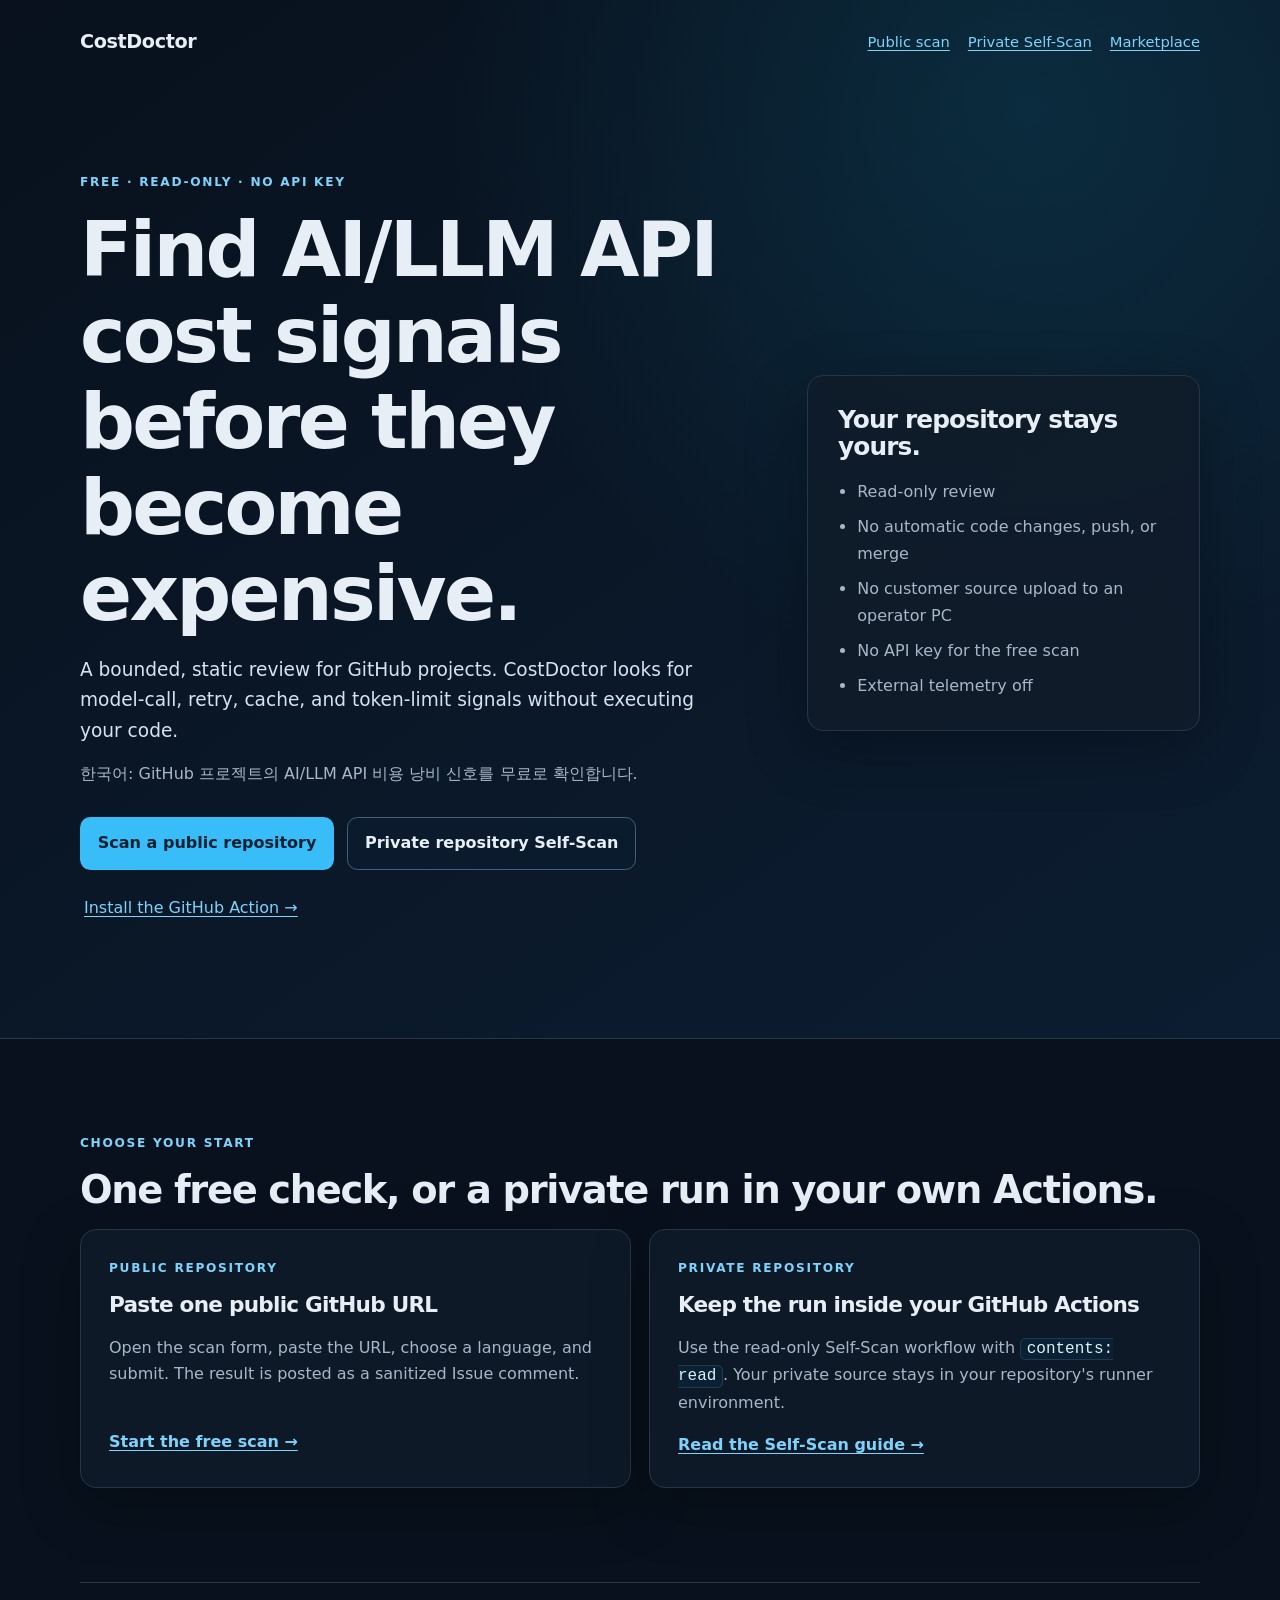
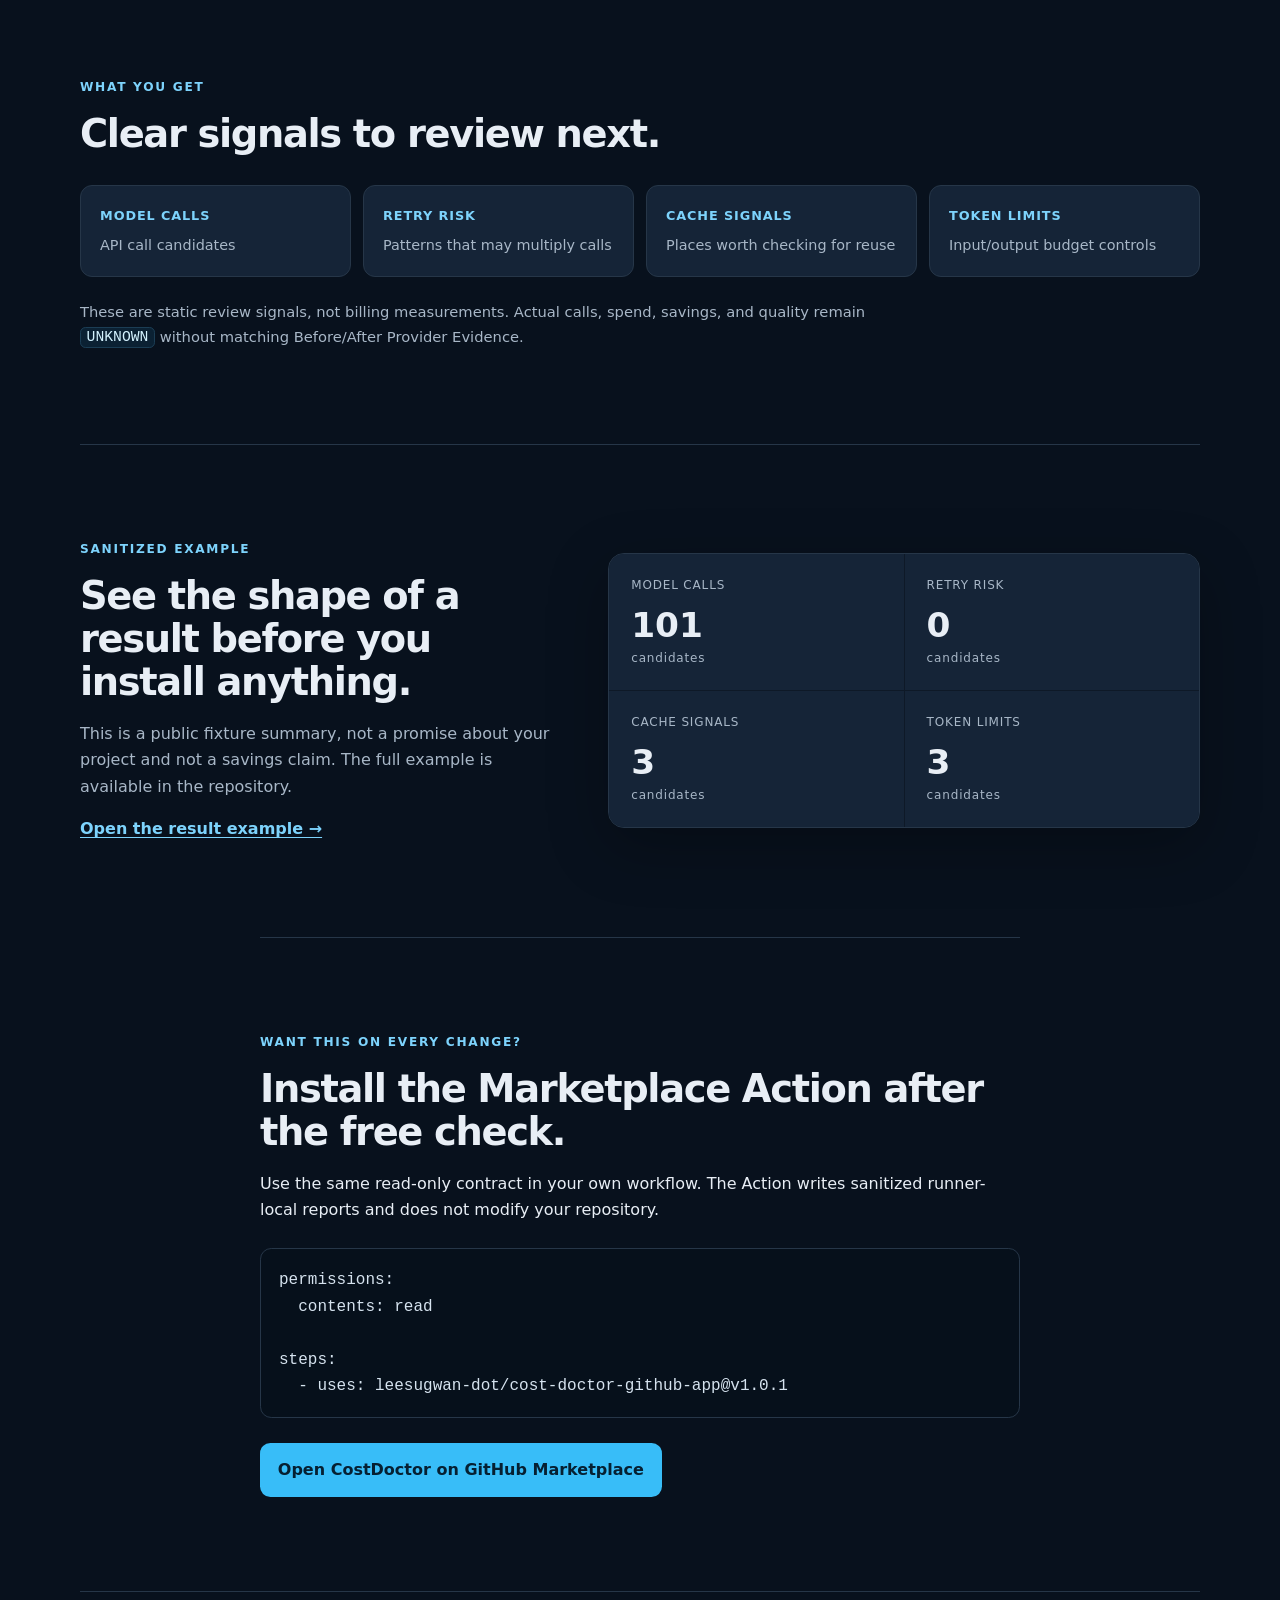
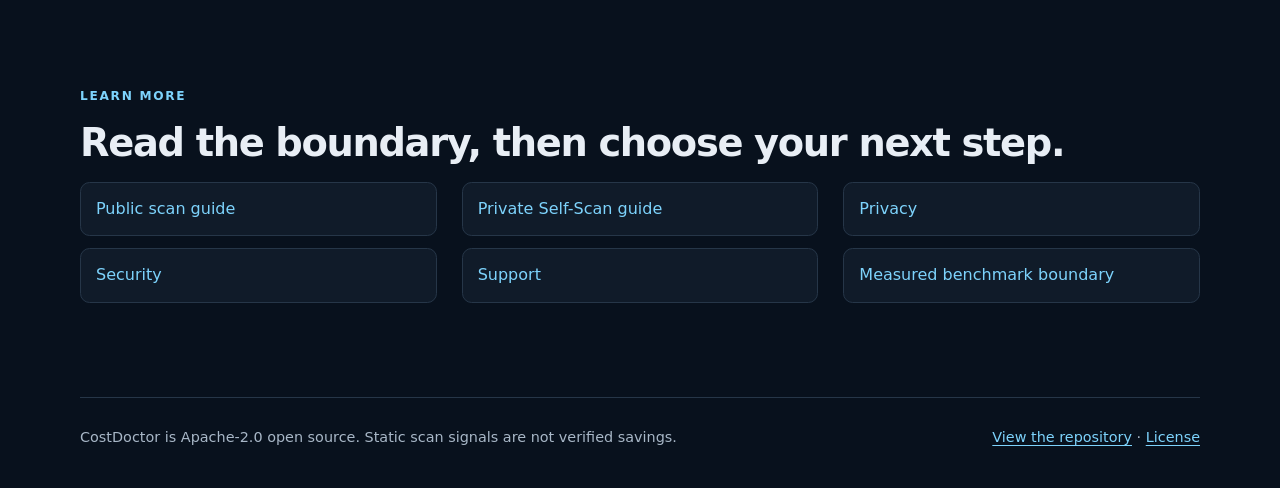
==== docs/index.html @ 23237b90 "Improve CostDoctor discovery and first-use UX" ====
<!doctype html>
<html lang="en">
<head>
  <meta charset="utf-8">
  <meta name="viewport" content="width=device-width, initial-scale=1">
  <meta name="description" content="CostDoctor is a free, read-only GitHub review for AI and LLM API cost-risk signals.">
  <title>CostDoctor — Free AI/LLM API cost review</title>
  <link rel="stylesheet" href="styles.css">
</head>
<body>
  <header class="hero">
    <nav class="nav" aria-label="Primary">
      <a class="brand" href="index.html">CostDoctor</a>
      <div class="nav-links">
        <a href="PUBLIC_SCAN.md">Public scan</a>
        <a href="PRIVATE_REPO_SELF_SCAN.md">Private Self-Scan</a>
        <a href="https://github.com/marketplace/actions/costdoctor-repository-review">Marketplace</a>
      </div>
    </nav>
    <div class="hero-grid">
      <div>
        <p class="eyebrow">FREE · READ-ONLY · NO API KEY</p>
        <h1>Find AI/LLM API cost signals before they become expensive.</h1>
        <p class="lede">A bounded, static review for GitHub projects. CostDoctor looks for model-call, retry, cache, and token-limit signals without executing your code.</p>
        <p class="lede-ko">한국어: GitHub 프로젝트의 AI/LLM API 비용 낭비 신호를 무료로 확인합니다.</p>
        <div class="actions" aria-label="Get started">
          <a class="button primary" href="https://github.com/leesugwan-dot/cost-doctor-github-app/issues/new?template=public-scan.yml">Scan a public repository</a>
          <a class="button secondary" href="PRIVATE_REPO_SELF_SCAN.md">Private repository Self-Scan</a>
          <a class="text-link" href="https://github.com/marketplace/actions/costdoctor-repository-review">Install the GitHub Action →</a>
        </div>
      </div>
      <aside class="trust-card" aria-label="Safety boundaries">
        <h2>Your repository stays yours.</h2>
        <ul>
          <li>Read-only review</li>
          <li>No automatic code changes, push, or merge</li>
          <li>No customer source upload to an operator PC</li>
          <li>No API key for the free scan</li>
          <li>External telemetry off</li>
        </ul>
      </aside>
    </div>
  </header>

  <main>
    <section class="section" aria-labelledby="choose-path">
      <p class="eyebrow">CHOOSE YOUR START</p>
      <h2 id="choose-path">One free check, or a private run in your own Actions.</h2>
      <div class="path-grid">
        <article class="path-card">
          <p class="card-kicker">PUBLIC REPOSITORY</p>
          <h3>Paste one public GitHub URL</h3>
          <p>Open the scan form, paste the URL, choose a language, and submit. The result is posted as a sanitized Issue comment.</p>
          <a class="arrow-link" href="https://github.com/leesugwan-dot/cost-doctor-github-app/issues/new?template=public-scan.yml">Start the free scan →</a>
        </article>
        <article class="path-card">
          <p class="card-kicker">PRIVATE REPOSITORY</p>
          <h3>Keep the run inside your GitHub Actions</h3>
          <p>Use the read-only Self-Scan workflow with <code>contents: read</code>. Your private source stays in your repository's runner environment.</p>
          <a class="arrow-link" href="PRIVATE_REPO_SELF_SCAN.md">Read the Self-Scan guide →</a>
        </article>
      </div>
    </section>

    <section class="section" aria-labelledby="checks">
      <p class="eyebrow">WHAT YOU GET</p>
      <h2 id="checks">Clear signals to review next.</h2>
      <div class="signal-grid">
        <div class="signal"><strong>MODEL CALLS</strong><span>API call candidates</span></div>
        <div class="signal"><strong>RETRY RISK</strong><span>Patterns that may multiply calls</span></div>
        <div class="signal"><strong>CACHE SIGNALS</strong><span>Places worth checking for reuse</span></div>
        <div class="signal"><strong>TOKEN LIMITS</strong><span>Input/output budget controls</span></div>
      </div>
      <p class="note">These are static review signals, not billing measurements. Actual calls, spend, savings, and quality remain <code>UNKNOWN</code> without matching Before/After Provider Evidence.</p>
    </section>

    <section class="section example" aria-labelledby="example">
      <div>
        <p class="eyebrow">SANITIZED EXAMPLE</p>
        <h2 id="example">See the shape of a result before you install anything.</h2>
        <p>This is a public fixture summary, not a promise about your project and not a savings claim. The full example is available in the repository.</p>
        <a class="arrow-link" href="../costdoctor-entry/examples/report.md">Open the result example →</a>
      </div>
      <div class="result-card" role="img" aria-label="Sanitized result example showing four static signal counts">
        <div><span>MODEL CALLS</span><b>101</b><small>candidates</small></div>
        <div><span>RETRY RISK</span><b>0</b><small>candidates</small></div>
        <div><span>CACHE SIGNALS</span><b>3</b><small>candidates</small></div>
        <div><span>TOKEN LIMITS</span><b>3</b><small>candidates</small></div>
      </div>
    </section>

    <section class="section compact" aria-labelledby="repeat">
      <p class="eyebrow">WANT THIS ON EVERY CHANGE?</p>
      <h2 id="repeat">Install the Marketplace Action after the free check.</h2>
      <p>Use the same read-only contract in your own workflow. The Action writes sanitized runner-local reports and does not modify your repository.</p>
      <pre><code>permissions:
  contents: read

steps:
  - uses: leesugwan-dot/cost-doctor-github-app@v1.0.1</code></pre>
      <a class="button primary" href="https://github.com/marketplace/actions/costdoctor-repository-review">Open CostDoctor on GitHub Marketplace</a>
    </section>

    <section class="section footer-links" aria-labelledby="learn">
      <p class="eyebrow">LEARN MORE</p>
      <h2 id="learn">Read the boundary, then choose your next step.</h2>
      <div class="link-grid">
        <a href="PUBLIC_SCAN.md">Public scan guide</a>
        <a href="PRIVATE_REPO_SELF_SCAN.md">Private Self-Scan guide</a>
        <a href="../PRIVACY.md">Privacy</a>
        <a href="../SECURITY.md">Security</a>
        <a href="../SUPPORT.md">Support</a>
        <a href="../universal/README.md">Measured benchmark boundary</a>
      </div>
    </section>
  </main>

  <footer class="footer">
    <p>CostDoctor is Apache-2.0 open source. Static scan signals are not verified savings.</p>
    <p><a href="https://github.com/leesugwan-dot/cost-doctor-github-app">View the repository</a> · <a href="../LICENSE">License</a></p>
  </footer>
</body>
</html>
---- docs/styles.css ----
:root {
  color-scheme: dark;
  --ink: #e8eef5;
  --muted: #a8b7c7;
  --line: #263648;
  --panel: #101b29;
  --panel-soft: #152437;
  --accent: #7dd3fc;
  --accent-strong: #38bdf8;
  --shadow: 0 18px 60px rgba(0, 0, 0, .28);
}

* { box-sizing: border-box; }
html { scroll-behavior: smooth; }
body { margin: 0; background: #08111d; color: var(--ink); font: 16px/1.65 system-ui, -apple-system, BlinkMacSystemFont, "Segoe UI", sans-serif; }
a { color: var(--accent); text-underline-offset: 3px; }
a:hover { color: #bae6fd; }
code { color: #d5f3ff; background: #0b2133; border: 1px solid #1b3d54; border-radius: .35rem; padding: .08rem .35rem; }
.hero { background: radial-gradient(circle at 80% 10%, rgba(14, 116, 144, .23), transparent 42%), linear-gradient(145deg, #08111d 0%, #0c1d31 100%); border-bottom: 1px solid var(--line); }
.nav, .hero-grid, .section, .footer { width: min(1120px, calc(100% - 40px)); margin: 0 auto; }
.nav { display: flex; align-items: center; justify-content: space-between; gap: 24px; padding: 26px 0; }
.brand { color: var(--ink); font-size: 1.2rem; font-weight: 750; text-decoration: none; letter-spacing: -.02em; }
.nav-links { display: flex; flex-wrap: wrap; gap: 18px; font-size: .92rem; }
.hero-grid { display: grid; grid-template-columns: 1.25fr .75fr; gap: 72px; padding: 88px 0 104px; align-items: center; }
.eyebrow, .card-kicker { color: var(--accent); font-size: .76rem; font-weight: 750; letter-spacing: .14em; margin: 0 0 15px; }
h1, h2, h3 { line-height: 1.12; letter-spacing: -.035em; margin: 0 0 18px; }
h1 { font-size: clamp(2.55rem, 6vw, 5.15rem); max-width: 790px; }
h2 { font-size: clamp(1.75rem, 3vw, 2.6rem); }
h3 { font-size: 1.35rem; }
.lede { color: #d6e3ef; font-size: 1.16rem; max-width: 690px; margin: 0 0 14px; }
.lede-ko { color: var(--muted); max-width: 690px; margin: 0; }
.actions { display: flex; flex-wrap: wrap; align-items: center; gap: 13px; margin-top: 30px; }
.button { border: 1px solid transparent; border-radius: .65rem; display: inline-block; font-weight: 720; padding: .78rem 1.05rem; text-decoration: none; }
.button.primary { background: var(--accent-strong); color: #062032; }
.button.primary:hover { background: #7dd3fc; color: #041a2a; }
.button.secondary { border-color: #44617b; color: var(--ink); background: rgba(13, 31, 50, .5); }
.text-link { padding: .75rem .25rem; }
.trust-card, .path-card, .result-card { background: rgba(16, 27, 41, .86); border: 1px solid var(--line); border-radius: 1rem; box-shadow: var(--shadow); }
.trust-card { padding: 30px; }
.trust-card h2 { font-size: 1.55rem; }
.trust-card ul { margin: 0; padding-left: 1.2rem; color: var(--muted); }
.trust-card li + li { margin-top: 9px; }
.section { padding: 94px 0; }
.section + .section { border-top: 1px solid var(--line); }
.path-grid { display: grid; grid-template-columns: repeat(2, 1fr); gap: 18px; }
.path-card { padding: 28px; }
.path-card p:not(.card-kicker) { color: var(--muted); min-height: 78px; }
.arrow-link { font-weight: 700; }
.signal-grid { display: grid; grid-template-columns: repeat(4, 1fr); gap: 12px; margin-top: 30px; }
.signal { background: var(--panel-soft); border: 1px solid var(--line); border-radius: .75rem; padding: 19px; }
.signal strong, .signal span { display: block; }
.signal strong { font-size: .8rem; color: var(--accent); letter-spacing: .07em; }
.signal span { color: var(--muted); font-size: .9rem; margin-top: 8px; }
.note { color: var(--muted); font-size: .92rem; margin: 23px 0 0; max-width: 840px; }
.example { display: grid; grid-template-columns: .9fr 1.1fr; align-items: center; gap: 44px; }
.example p:not(.eyebrow) { color: var(--muted); }
.result-card { display: grid; grid-template-columns: repeat(2, 1fr); gap: 1px; overflow: hidden; }
.result-card > div { background: var(--panel-soft); min-height: 130px; padding: 22px; }
.result-card span, .result-card small { color: var(--muted); display: block; font-size: .75rem; letter-spacing: .07em; }
.result-card b { display: block; font-size: 2.15rem; line-height: 1; margin: 12px 0 6px; }
.compact { max-width: 760px; }
pre { background: #06101b; border: 1px solid var(--line); border-radius: .7rem; overflow-x: auto; padding: 18px; margin: 25px 0; }
pre code { background: none; border: 0; padding: 0; color: #d6e3ef; }
.link-grid { display: grid; grid-template-columns: repeat(3, 1fr); gap: 12px 25px; }
.link-grid a { background: var(--panel); border: 1px solid var(--line); border-radius: .6rem; padding: 13px 15px; text-decoration: none; }
.footer { border-top: 1px solid var(--line); color: var(--muted); display: flex; flex-wrap: wrap; justify-content: space-between; gap: 15px; padding: 28px 0 42px; font-size: .9rem; }
.footer p { margin: 0; }
@media (max-width: 780px) {
  .nav, .hero-grid, .section, .footer { width: min(100% - 28px, 640px); }
  .nav { align-items: flex-start; flex-direction: column; padding: 20px 0; }
  .hero-grid, .example { grid-template-columns: 1fr; gap: 36px; padding: 64px 0 74px; }
  .section { padding: 68px 0; }
  .path-grid, .signal-grid { grid-template-columns: 1fr; }
  .path-card p:not(.card-kicker) { min-height: 0; }
  .link-grid { grid-template-columns: 1fr 1fr; }
}
@media (max-width: 440px) {
  .nav-links { gap: 10px 14px; }
  h1 { font-size: 2.65rem; }
  .actions, .button { width: 100%; }
  .text-link { text-align: center; }
  .link-grid { grid-template-columns: 1fr; }
}
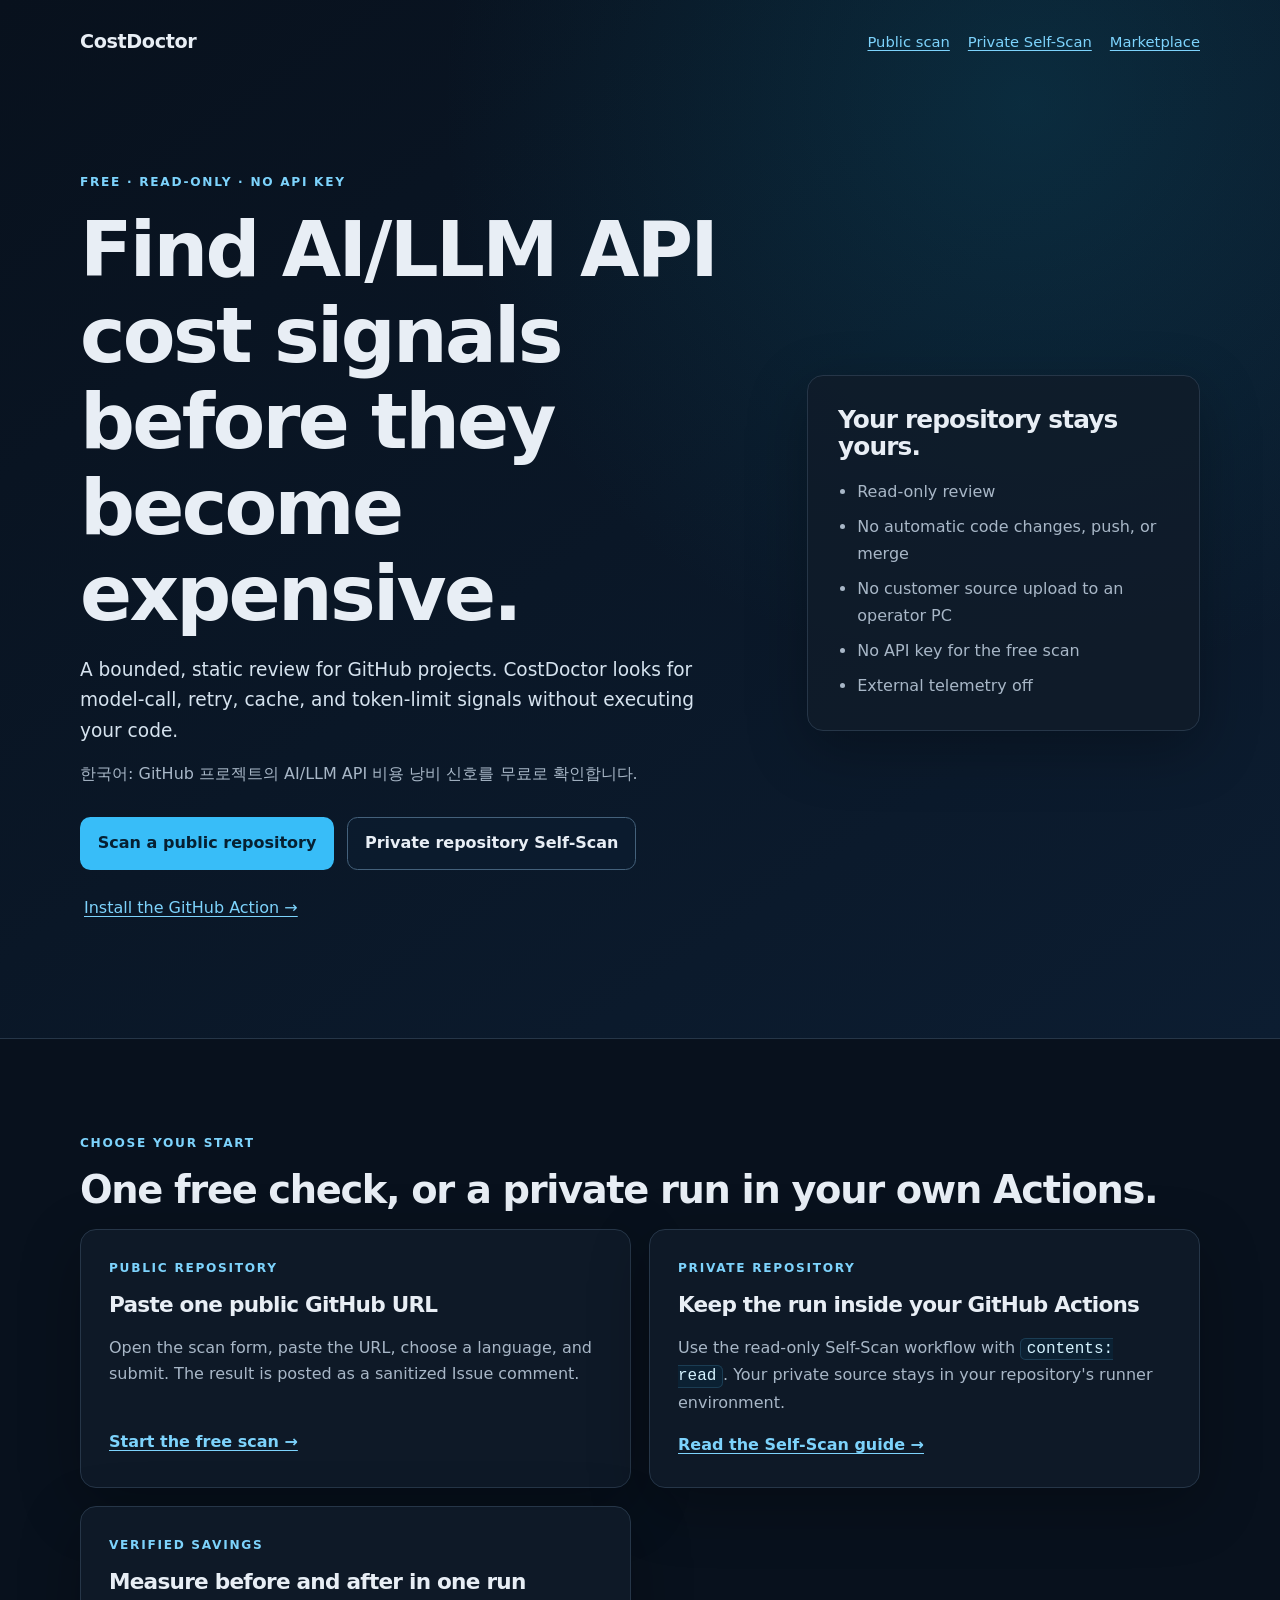
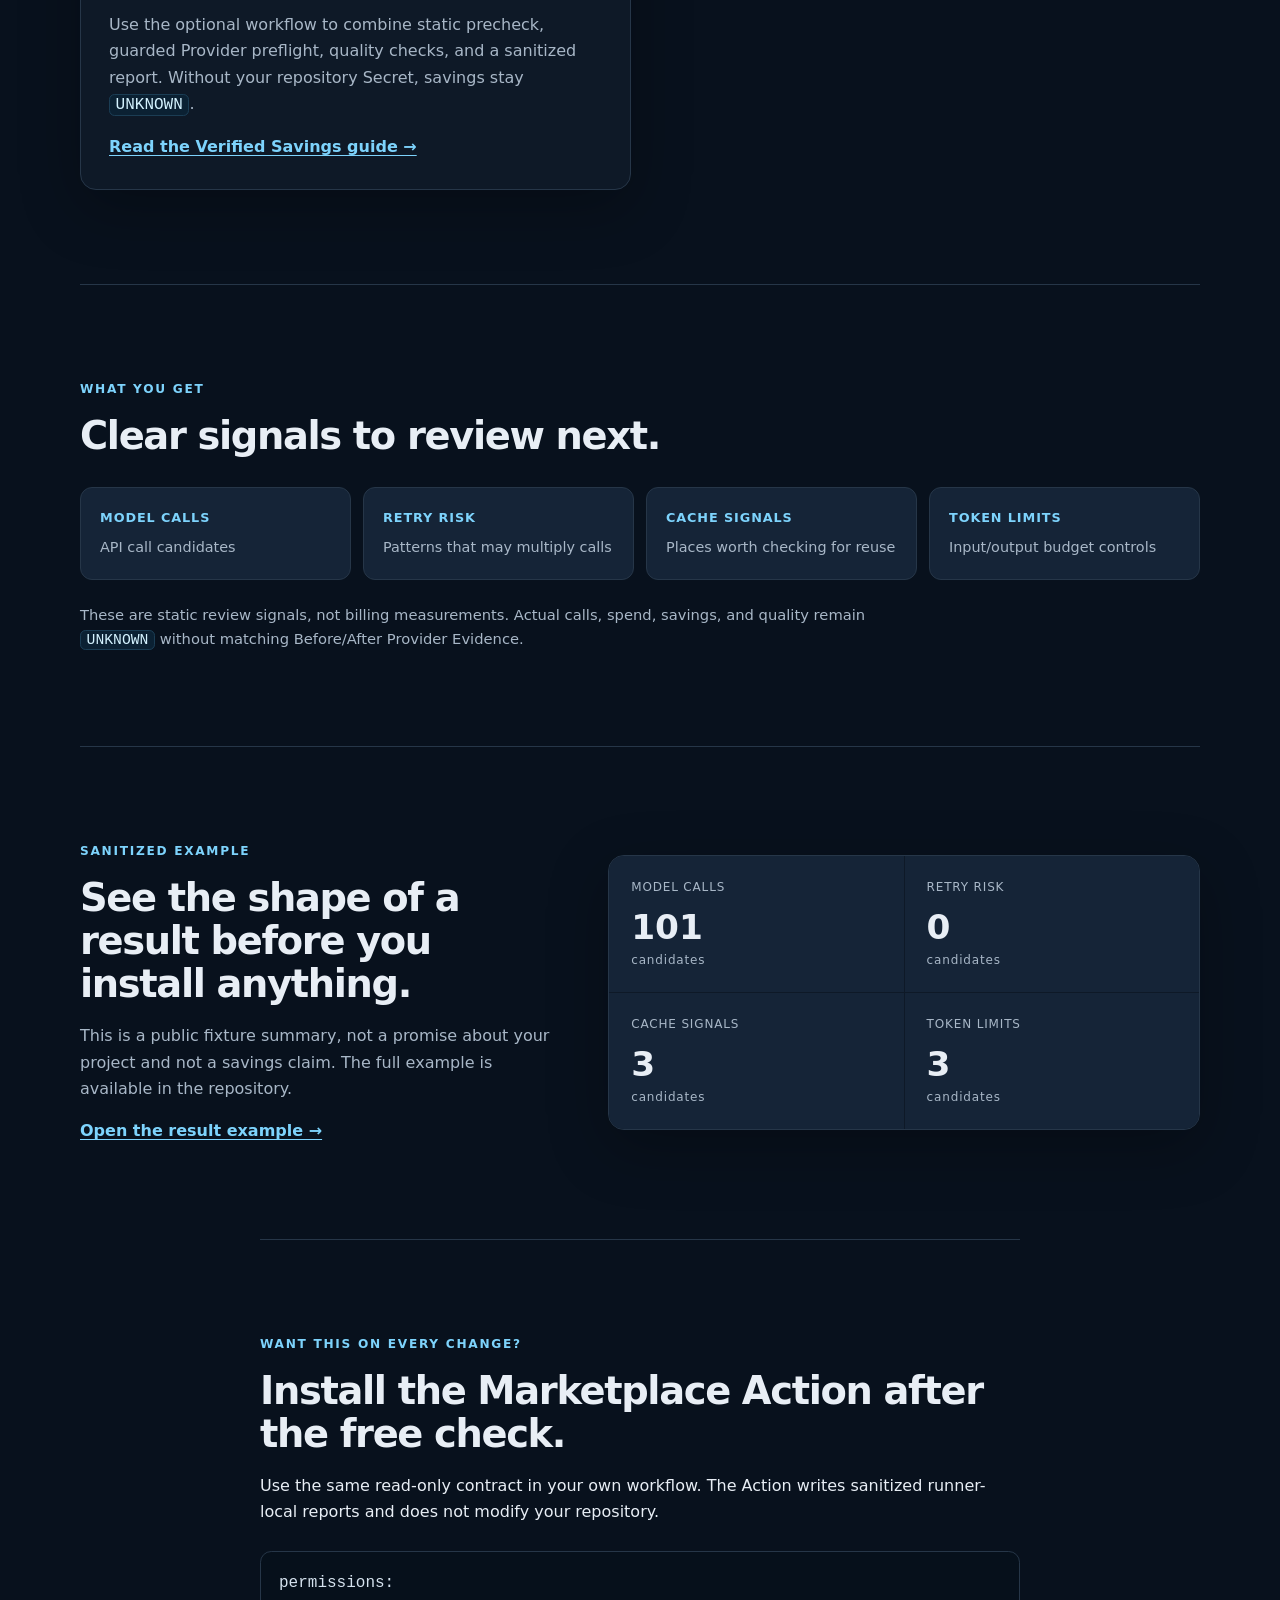
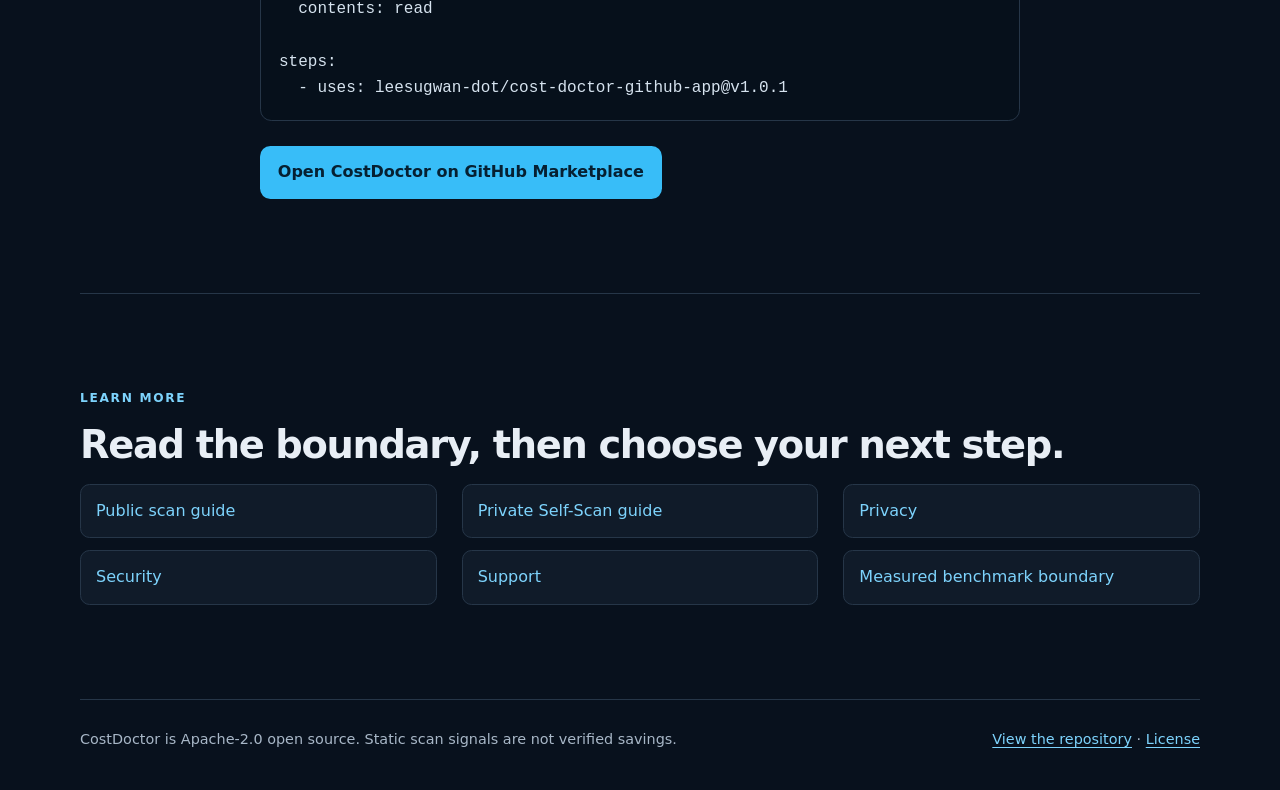
==== commit 7a6fa86e: "Add guarded public verified savings workflow" ====
--- a/docs/index.html
+++ b/docs/index.html
@@ -59,6 +59,12 @@
           <p>Use the read-only Self-Scan workflow with <code>contents: read</code>. Your private source stays in your repository's runner environment.</p>
           <a class="arrow-link" href="PRIVATE_REPO_SELF_SCAN.md">Read the Self-Scan guide →</a>
         </article>
+        <article class="path-card">
+          <p class="card-kicker">VERIFIED SAVINGS</p>
+          <h3>Measure before and after in one run</h3>
+          <p>Use the optional workflow to combine static precheck, guarded Provider preflight, quality checks, and a sanitized report. Without your repository Secret, savings stay <code>UNKNOWN</code>.</p>
+          <a class="arrow-link" href="https://github.com/leesugwan-dot/cost-doctor-github-app/blob/main/docs/PUBLIC_VERIFIED_SAVINGS.md">Read the Verified Savings guide →</a>
+        </article>
       </div>
     </section>
 
@@ -79,7 +85,7 @@
         <p class="eyebrow">SANITIZED EXAMPLE</p>
         <h2 id="example">See the shape of a result before you install anything.</h2>
         <p>This is a public fixture summary, not a promise about your project and not a savings claim. The full example is available in the repository.</p>
-        <a class="arrow-link" href="../costdoctor-entry/examples/report.md">Open the result example →</a>
+        <a class="arrow-link" href="https://github.com/leesugwan-dot/cost-doctor-github-app/blob/main/costdoctor-entry/examples/report.md">Open the result example →</a>
       </div>
       <div class="result-card" role="img" aria-label="Sanitized result example showing four static signal counts">
         <div><span>MODEL CALLS</span><b>101</b><small>candidates</small></div>
@@ -107,17 +113,17 @@
       <div class="link-grid">
         <a href="PUBLIC_SCAN.md">Public scan guide</a>
         <a href="PRIVATE_REPO_SELF_SCAN.md">Private Self-Scan guide</a>
-        <a href="../PRIVACY.md">Privacy</a>
-        <a href="../SECURITY.md">Security</a>
-        <a href="../SUPPORT.md">Support</a>
-        <a href="../universal/README.md">Measured benchmark boundary</a>
+        <a href="https://github.com/leesugwan-dot/cost-doctor-github-app/blob/main/PRIVACY.md">Privacy</a>
+        <a href="https://github.com/leesugwan-dot/cost-doctor-github-app/blob/main/SECURITY.md">Security</a>
+        <a href="https://github.com/leesugwan-dot/cost-doctor-github-app/blob/main/SUPPORT.md">Support</a>
+        <a href="https://github.com/leesugwan-dot/cost-doctor-github-app/blob/main/universal/README.md">Measured benchmark boundary</a>
       </div>
     </section>
   </main>
 
   <footer class="footer">
     <p>CostDoctor is Apache-2.0 open source. Static scan signals are not verified savings.</p>
-    <p><a href="https://github.com/leesugwan-dot/cost-doctor-github-app">View the repository</a> · <a href="../LICENSE">License</a></p>
+    <p><a href="https://github.com/leesugwan-dot/cost-doctor-github-app">View the repository</a> · <a href="https://github.com/leesugwan-dot/cost-doctor-github-app/blob/main/LICENSE">License</a></p>
   </footer>
 </body>
 </html>
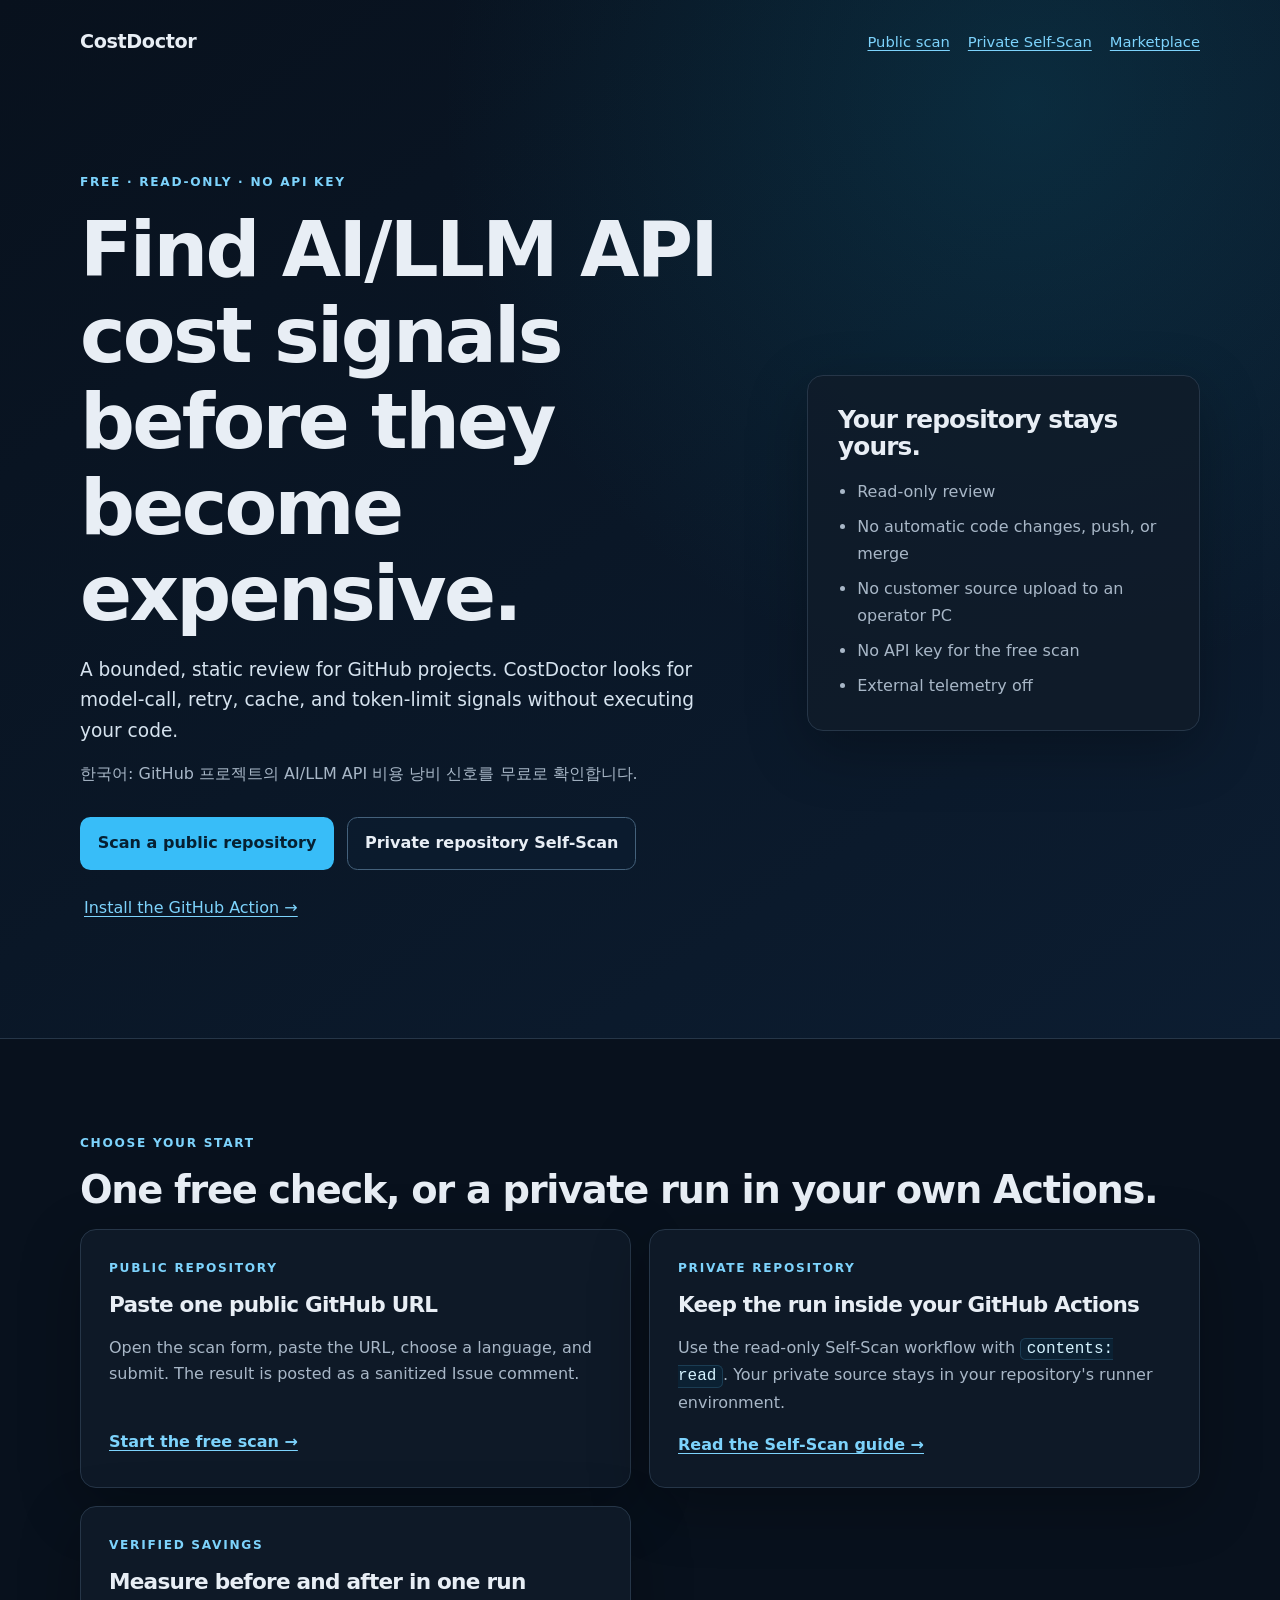
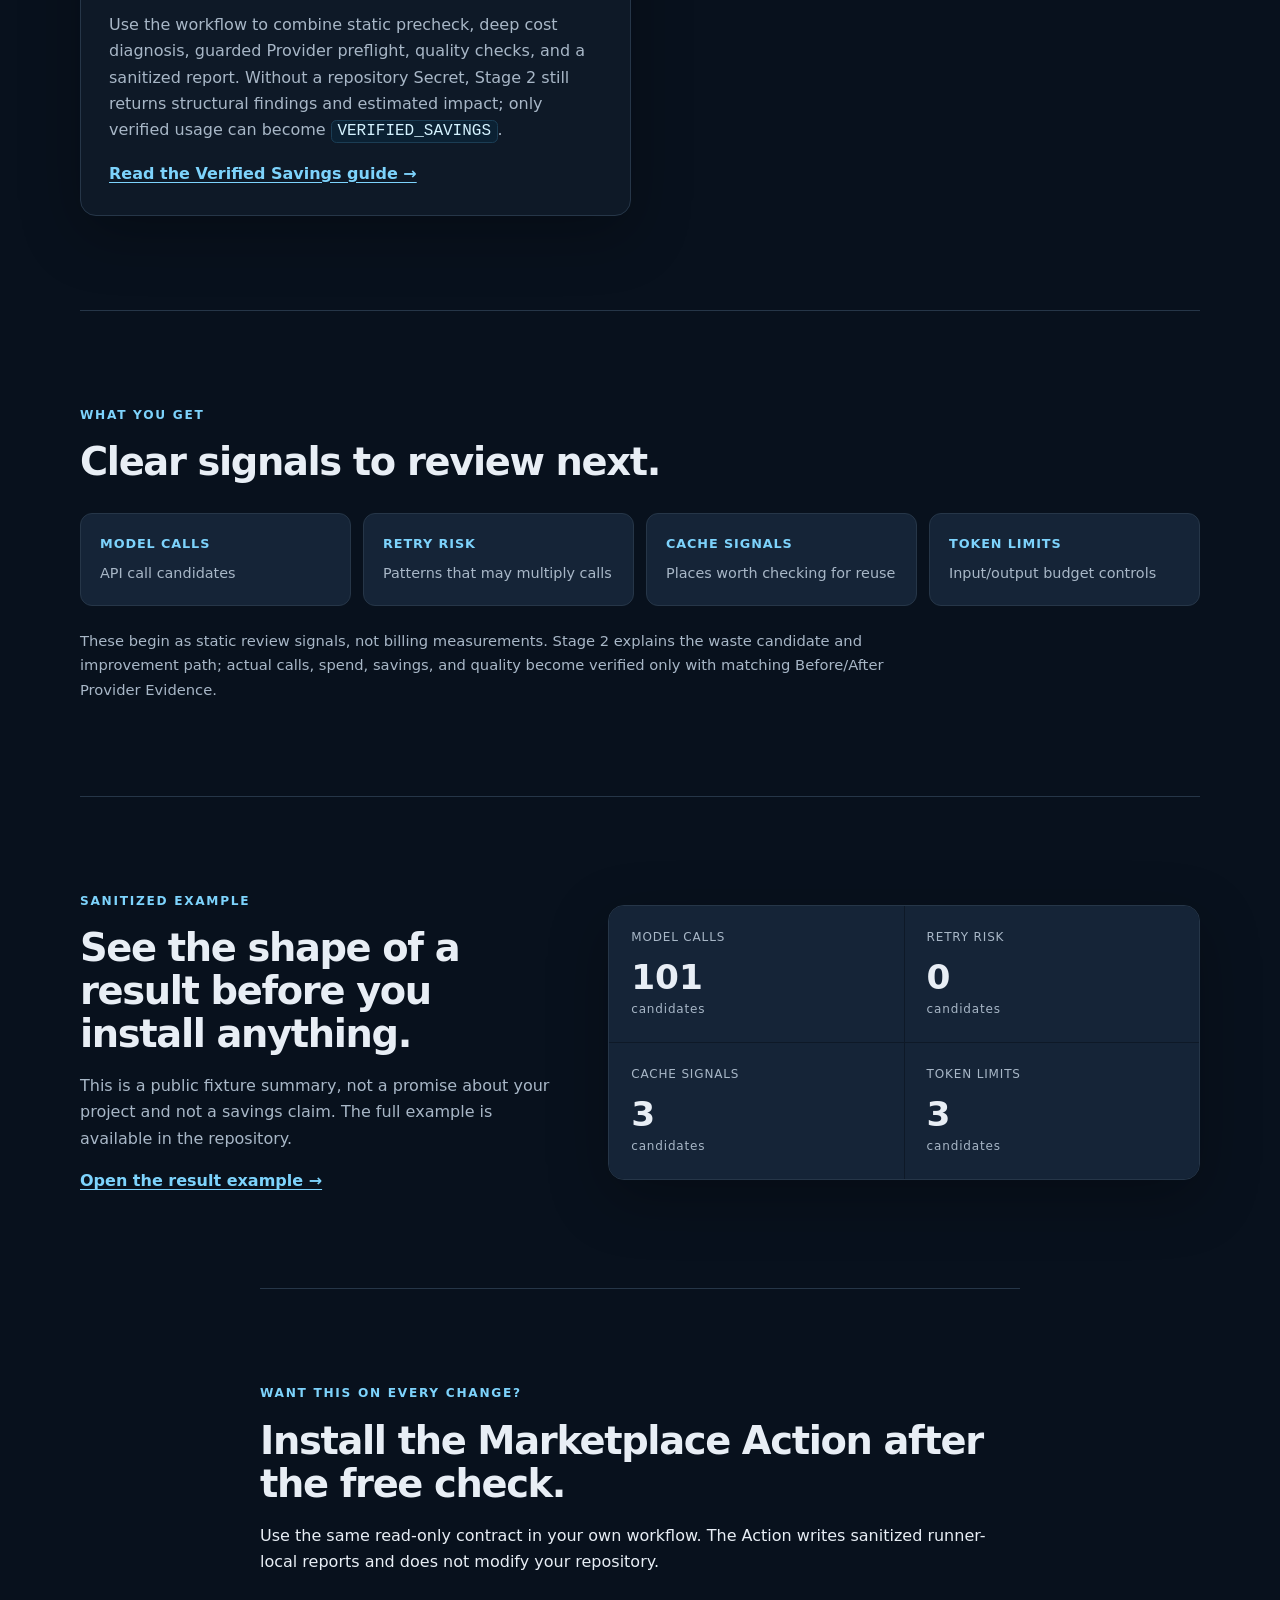
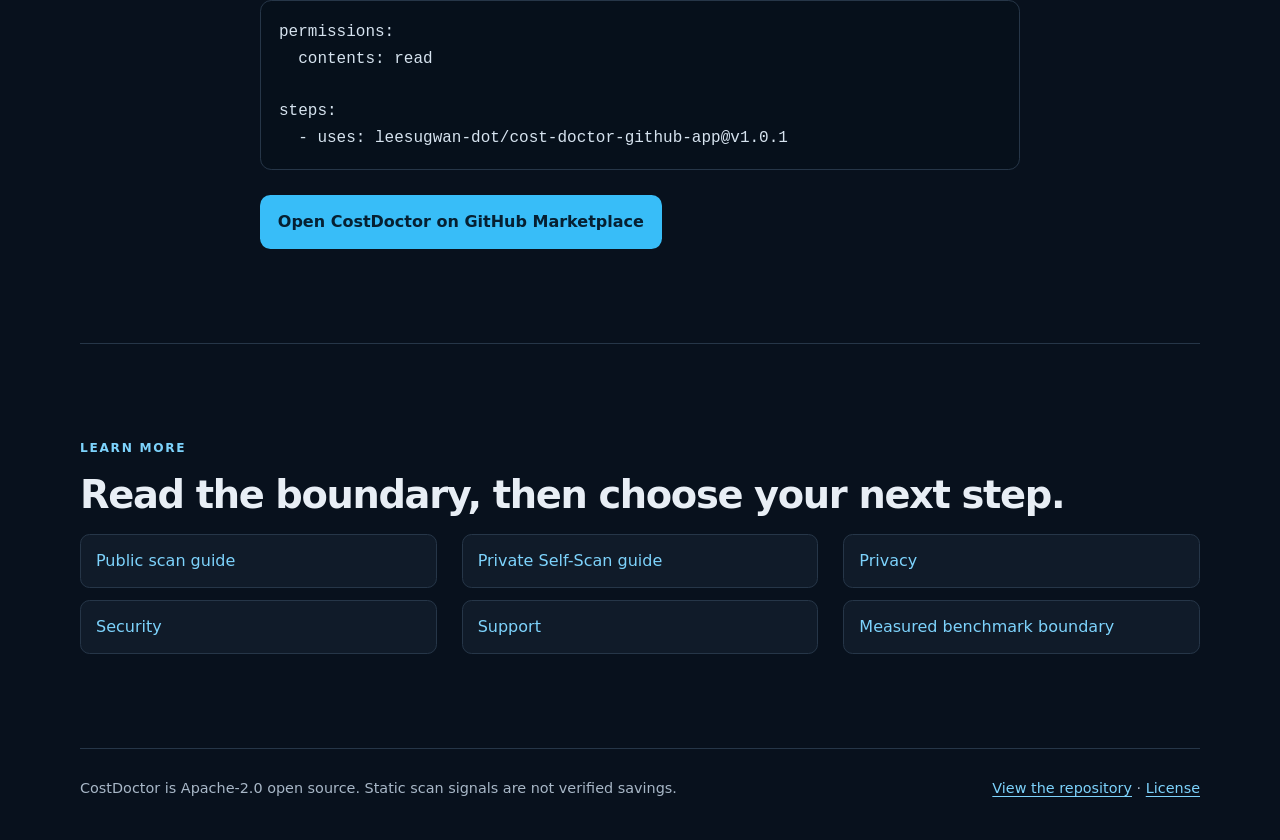
==== commit a373abb1: "Generalize Stage 2 provider and diagnosis flow" ====
--- a/docs/index.html
+++ b/docs/index.html
@@ -62,7 +62,7 @@
         <article class="path-card">
           <p class="card-kicker">VERIFIED SAVINGS</p>
           <h3>Measure before and after in one run</h3>
-          <p>Use the optional workflow to combine static precheck, guarded Provider preflight, quality checks, and a sanitized report. Without your repository Secret, savings stay <code>UNKNOWN</code>.</p>
+          <p>Use the workflow to combine static precheck, deep cost diagnosis, guarded Provider preflight, quality checks, and a sanitized report. Without a repository Secret, Stage 2 still returns structural findings and estimated impact; only verified usage can become <code>VERIFIED_SAVINGS</code>.</p>
           <a class="arrow-link" href="https://github.com/leesugwan-dot/cost-doctor-github-app/blob/main/docs/PUBLIC_VERIFIED_SAVINGS.md">Read the Verified Savings guide →</a>
         </article>
       </div>
@@ -77,7 +77,7 @@
         <div class="signal"><strong>CACHE SIGNALS</strong><span>Places worth checking for reuse</span></div>
         <div class="signal"><strong>TOKEN LIMITS</strong><span>Input/output budget controls</span></div>
       </div>
-      <p class="note">These are static review signals, not billing measurements. Actual calls, spend, savings, and quality remain <code>UNKNOWN</code> without matching Before/After Provider Evidence.</p>
+      <p class="note">These begin as static review signals, not billing measurements. Stage 2 explains the waste candidate and improvement path; actual calls, spend, savings, and quality become verified only with matching Before/After Provider Evidence.</p>
     </section>
 
     <section class="section example" aria-labelledby="example">
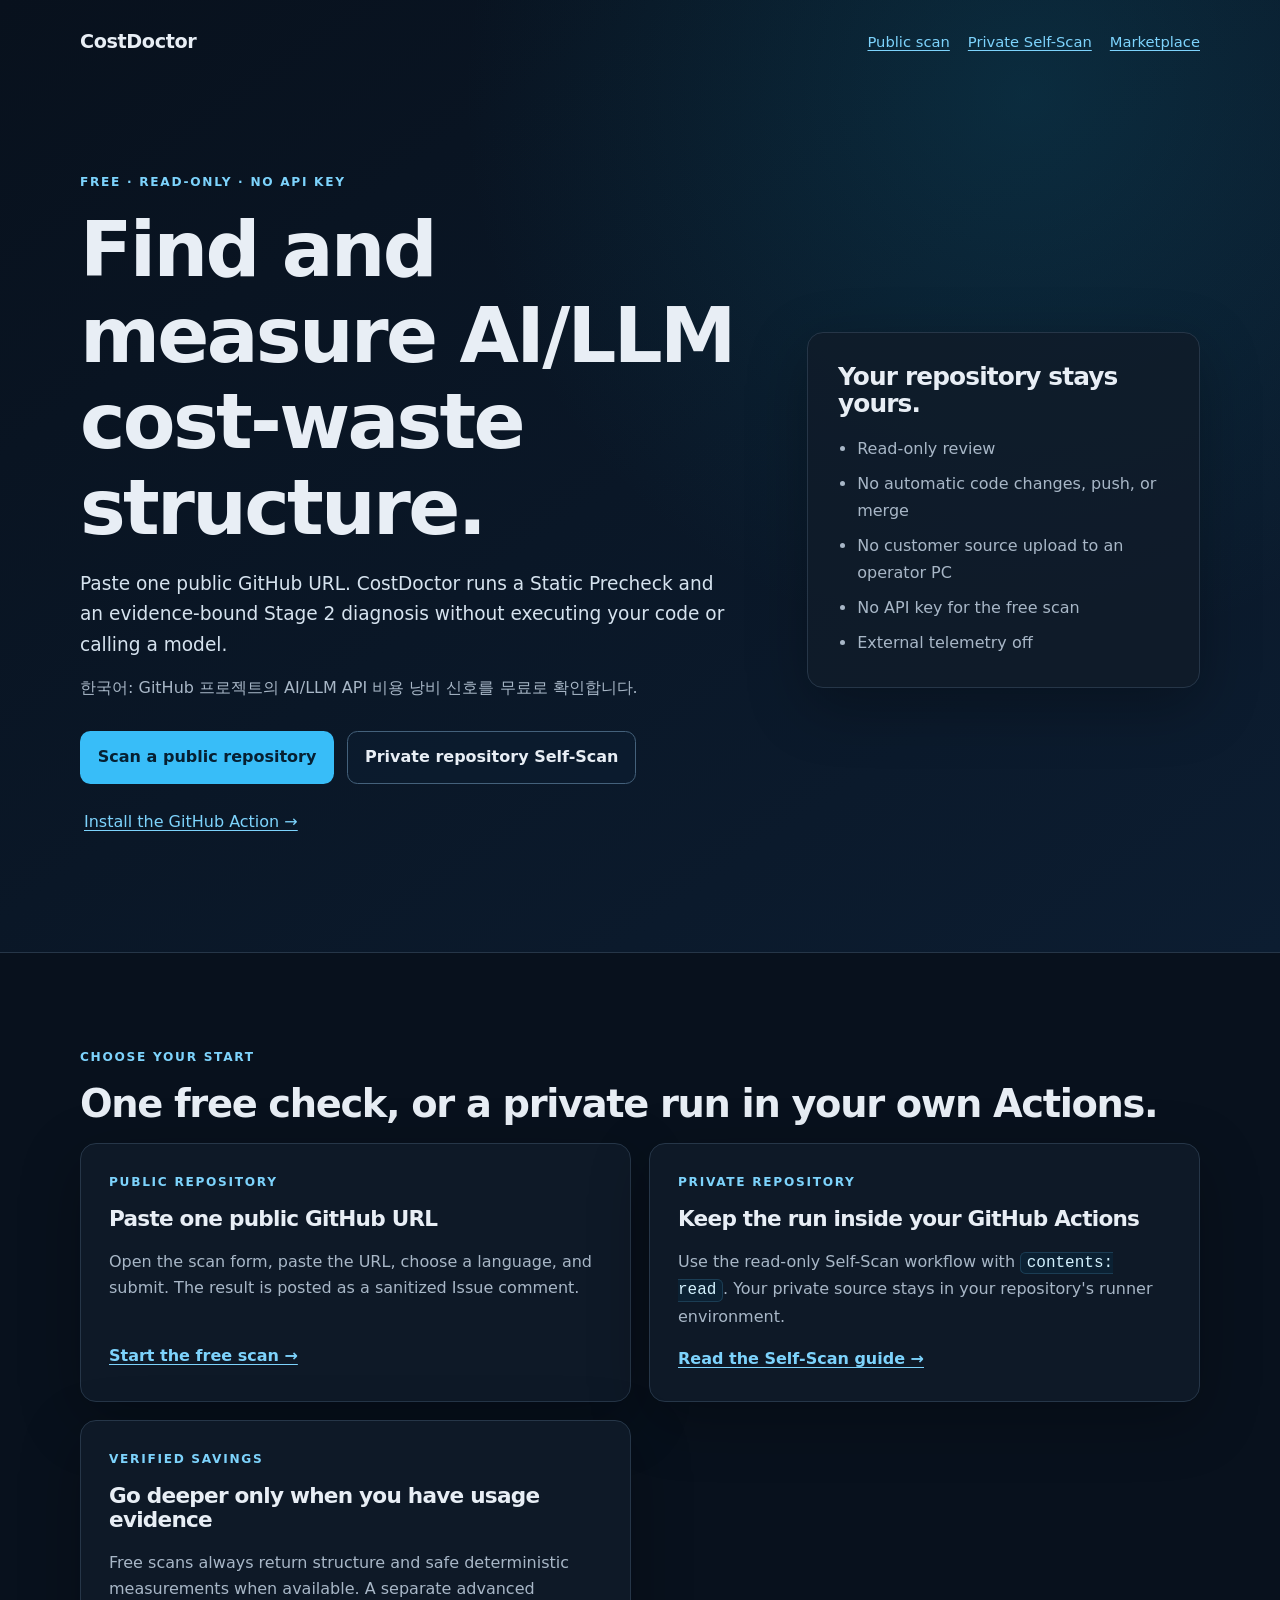
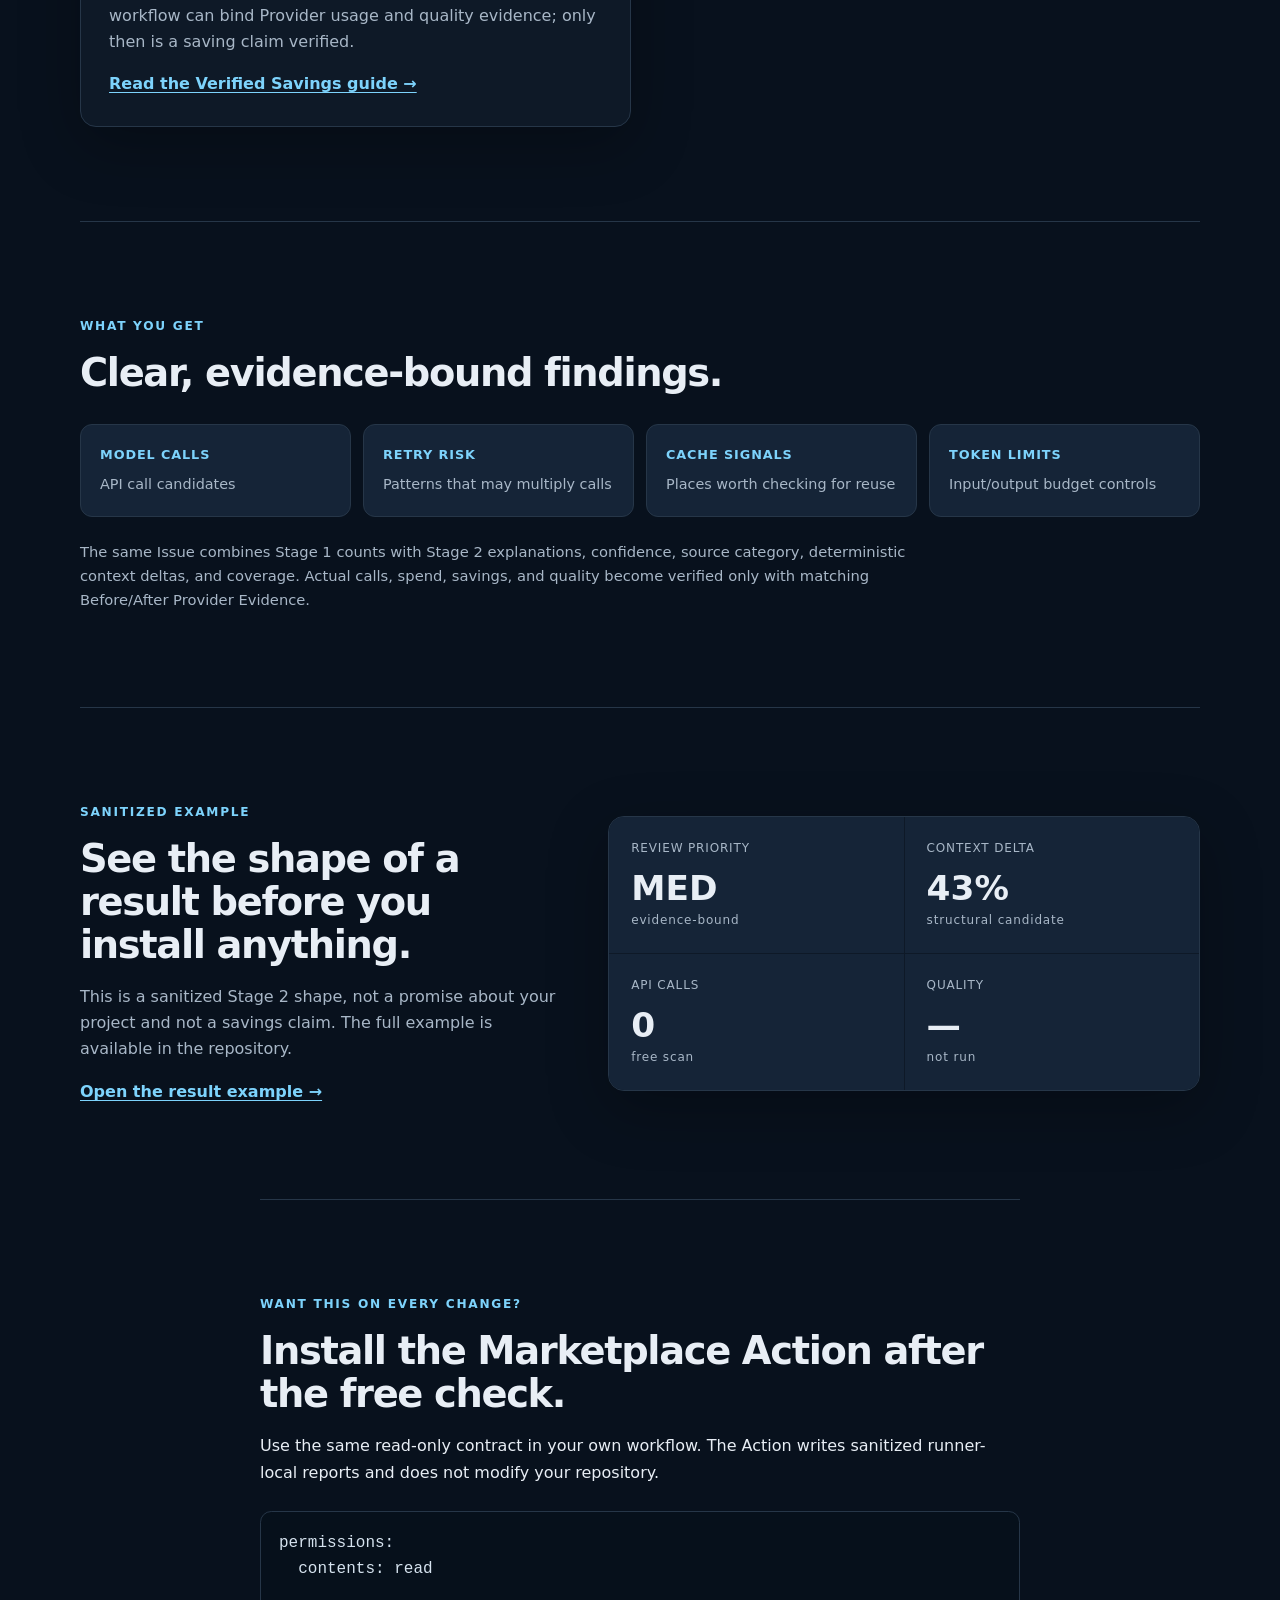
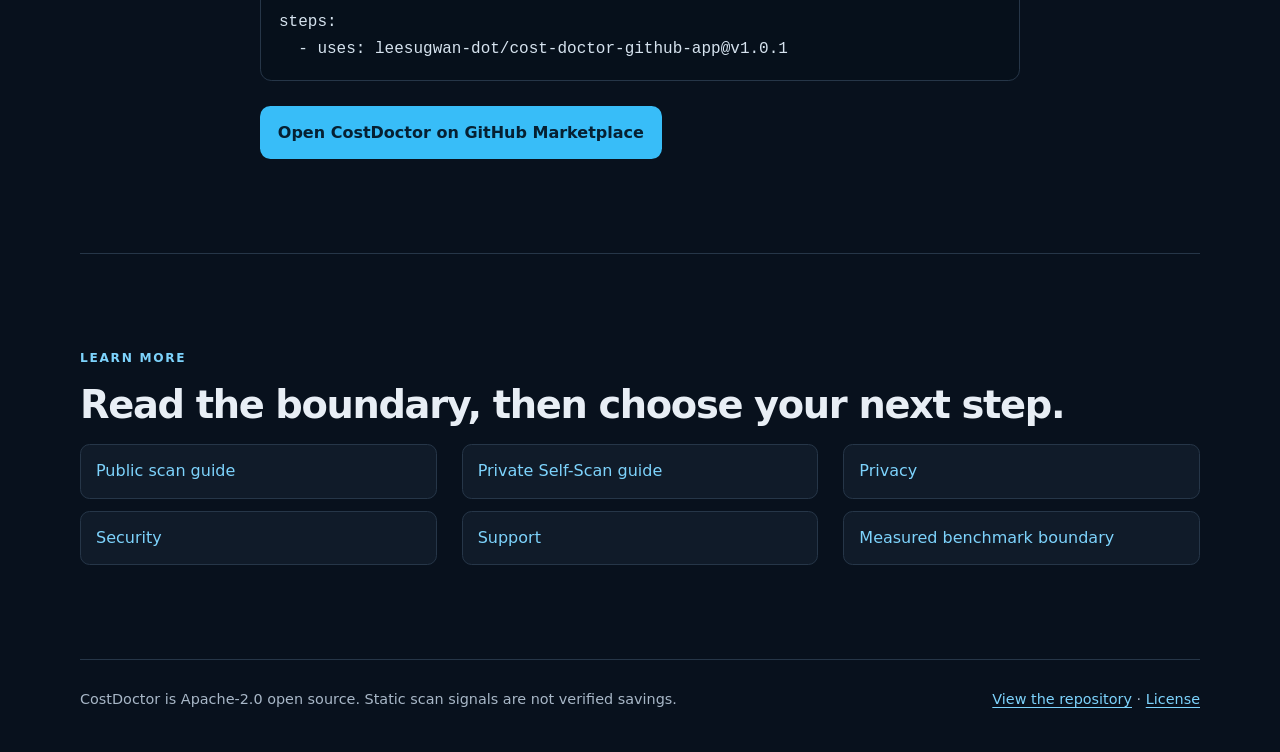
==== commit bd8a29d2: "Harden public stage2 product results" ====
--- a/docs/index.html
+++ b/docs/index.html
@@ -3,7 +3,7 @@
 <head>
   <meta charset="utf-8">
   <meta name="viewport" content="width=device-width, initial-scale=1">
-  <meta name="description" content="CostDoctor is a free, read-only GitHub review for AI and LLM API cost-risk signals.">
+  <meta name="description" content="CostDoctor is a free, read-only GitHub review that diagnoses AI and LLM cost-waste structure and measures safe deterministic opportunities.">
   <title>CostDoctor — Free AI/LLM API cost review</title>
   <link rel="stylesheet" href="styles.css">
 </head>
@@ -20,8 +20,8 @@
     <div class="hero-grid">
       <div>
         <p class="eyebrow">FREE · READ-ONLY · NO API KEY</p>
-        <h1>Find AI/LLM API cost signals before they become expensive.</h1>
-        <p class="lede">A bounded, static review for GitHub projects. CostDoctor looks for model-call, retry, cache, and token-limit signals without executing your code.</p>
+        <h1>Find and measure AI/LLM cost-waste structure.</h1>
+        <p class="lede">Paste one public GitHub URL. CostDoctor runs a Static Precheck and an evidence-bound Stage 2 diagnosis without executing your code or calling a model.</p>
         <p class="lede-ko">한국어: GitHub 프로젝트의 AI/LLM API 비용 낭비 신호를 무료로 확인합니다.</p>
         <div class="actions" aria-label="Get started">
           <a class="button primary" href="https://github.com/leesugwan-dot/cost-doctor-github-app/issues/new?template=public-scan.yml">Scan a public repository</a>
@@ -61,8 +61,8 @@
         </article>
         <article class="path-card">
           <p class="card-kicker">VERIFIED SAVINGS</p>
-          <h3>Measure before and after in one run</h3>
-          <p>Use the workflow to combine static precheck, deep cost diagnosis, guarded Provider preflight, quality checks, and a sanitized report. Without a repository Secret, Stage 2 still returns structural findings and estimated impact; only verified usage can become <code>VERIFIED_SAVINGS</code>.</p>
+          <h3>Go deeper only when you have usage evidence</h3>
+          <p>Free scans always return structure and safe deterministic measurements when available. A separate advanced workflow can bind Provider usage and quality evidence; only then is a saving claim verified.</p>
           <a class="arrow-link" href="https://github.com/leesugwan-dot/cost-doctor-github-app/blob/main/docs/PUBLIC_VERIFIED_SAVINGS.md">Read the Verified Savings guide →</a>
         </article>
       </div>
@@ -70,28 +70,28 @@
 
     <section class="section" aria-labelledby="checks">
       <p class="eyebrow">WHAT YOU GET</p>
-      <h2 id="checks">Clear signals to review next.</h2>
+      <h2 id="checks">Clear, evidence-bound findings.</h2>
       <div class="signal-grid">
         <div class="signal"><strong>MODEL CALLS</strong><span>API call candidates</span></div>
         <div class="signal"><strong>RETRY RISK</strong><span>Patterns that may multiply calls</span></div>
         <div class="signal"><strong>CACHE SIGNALS</strong><span>Places worth checking for reuse</span></div>
         <div class="signal"><strong>TOKEN LIMITS</strong><span>Input/output budget controls</span></div>
       </div>
-      <p class="note">These begin as static review signals, not billing measurements. Stage 2 explains the waste candidate and improvement path; actual calls, spend, savings, and quality become verified only with matching Before/After Provider Evidence.</p>
+      <p class="note">The same Issue combines Stage 1 counts with Stage 2 explanations, confidence, source category, deterministic context deltas, and coverage. Actual calls, spend, savings, and quality become verified only with matching Before/After Provider Evidence.</p>
     </section>
 
     <section class="section example" aria-labelledby="example">
       <div>
         <p class="eyebrow">SANITIZED EXAMPLE</p>
         <h2 id="example">See the shape of a result before you install anything.</h2>
-        <p>This is a public fixture summary, not a promise about your project and not a savings claim. The full example is available in the repository.</p>
+        <p>This is a sanitized Stage 2 shape, not a promise about your project and not a savings claim. The full example is available in the repository.</p>
         <a class="arrow-link" href="https://github.com/leesugwan-dot/cost-doctor-github-app/blob/main/costdoctor-entry/examples/report.md">Open the result example →</a>
       </div>
-      <div class="result-card" role="img" aria-label="Sanitized result example showing four static signal counts">
-        <div><span>MODEL CALLS</span><b>101</b><small>candidates</small></div>
-        <div><span>RETRY RISK</span><b>0</b><small>candidates</small></div>
-        <div><span>CACHE SIGNALS</span><b>3</b><small>candidates</small></div>
-        <div><span>TOKEN LIMITS</span><b>3</b><small>candidates</small></div>
+      <div class="result-card" role="img" aria-label="Sanitized Stage 2 example showing priority, measured context delta, and safety">
+        <div><span>REVIEW PRIORITY</span><b>MED</b><small>evidence-bound</small></div>
+        <div><span>CONTEXT DELTA</span><b>43%</b><small>structural candidate</small></div>
+        <div><span>API CALLS</span><b>0</b><small>free scan</small></div>
+        <div><span>QUALITY</span><b>—</b><small>not run</small></div>
       </div>
     </section>
 
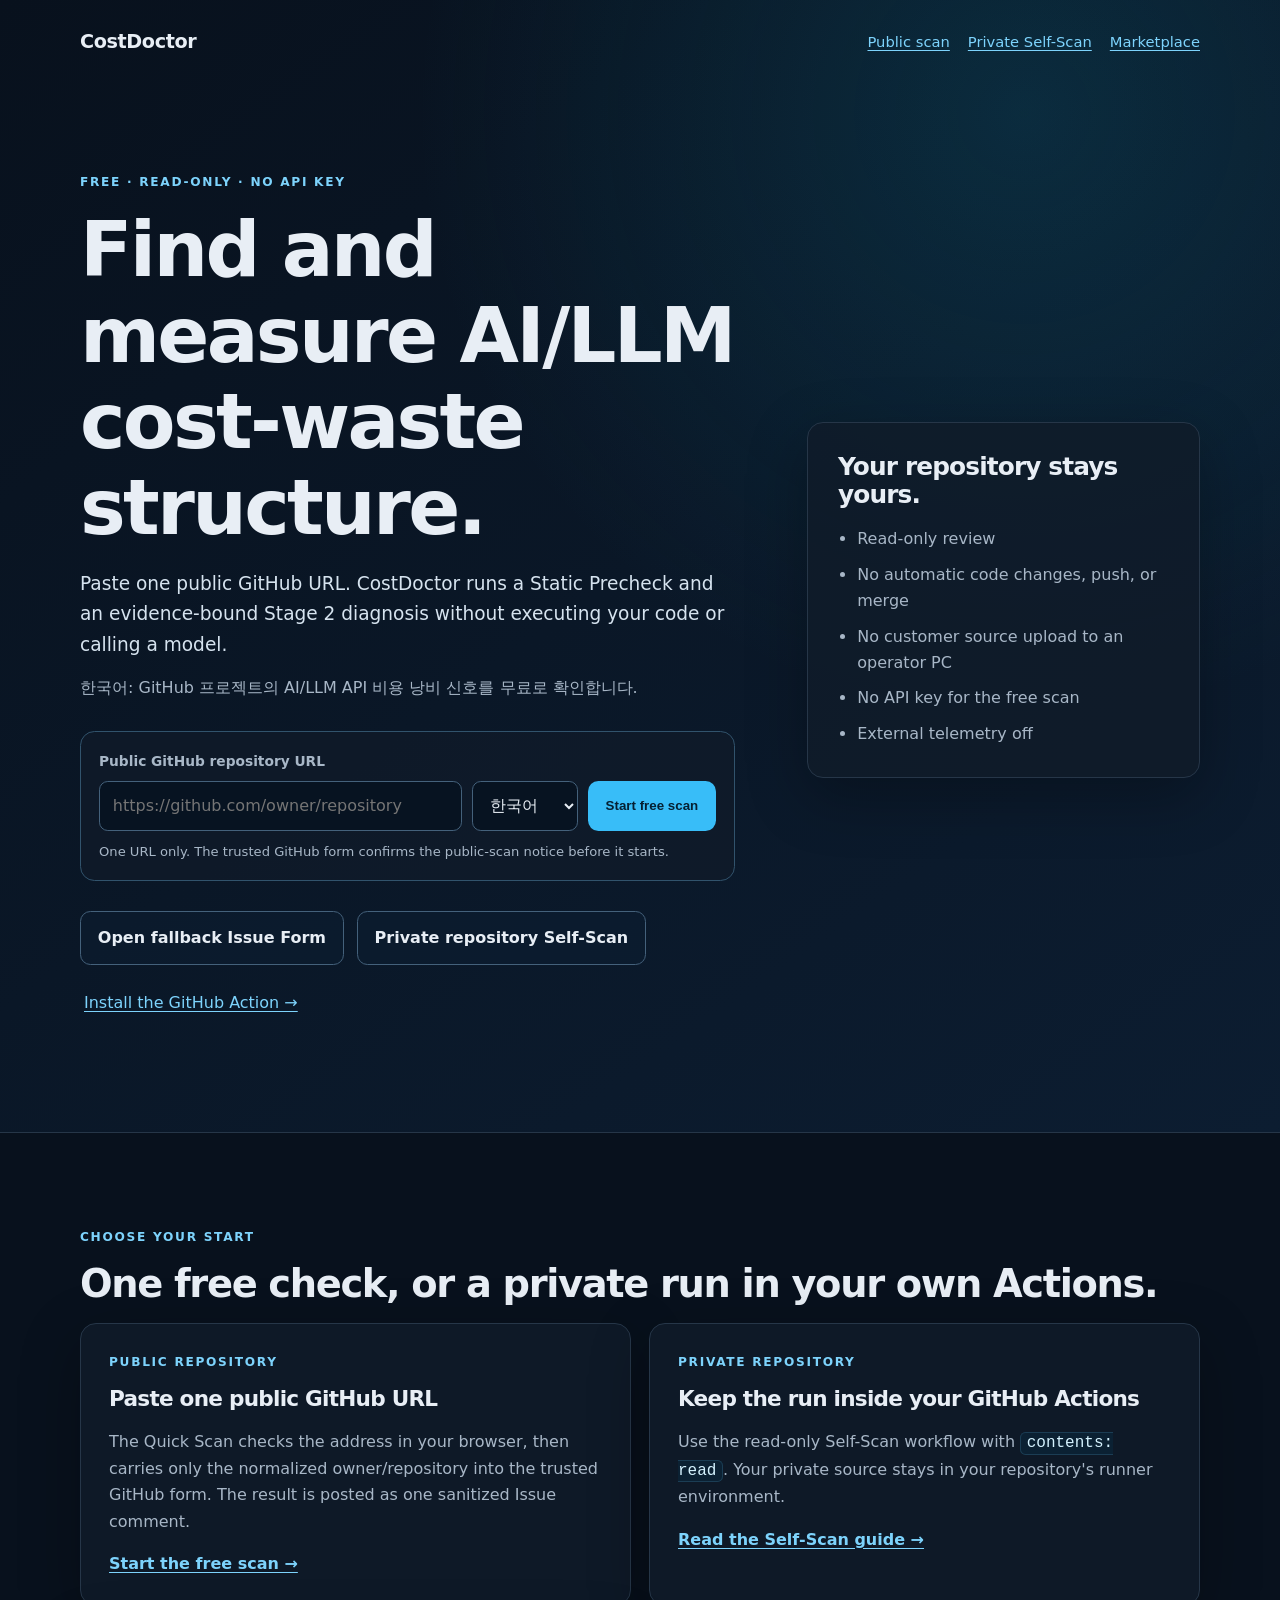
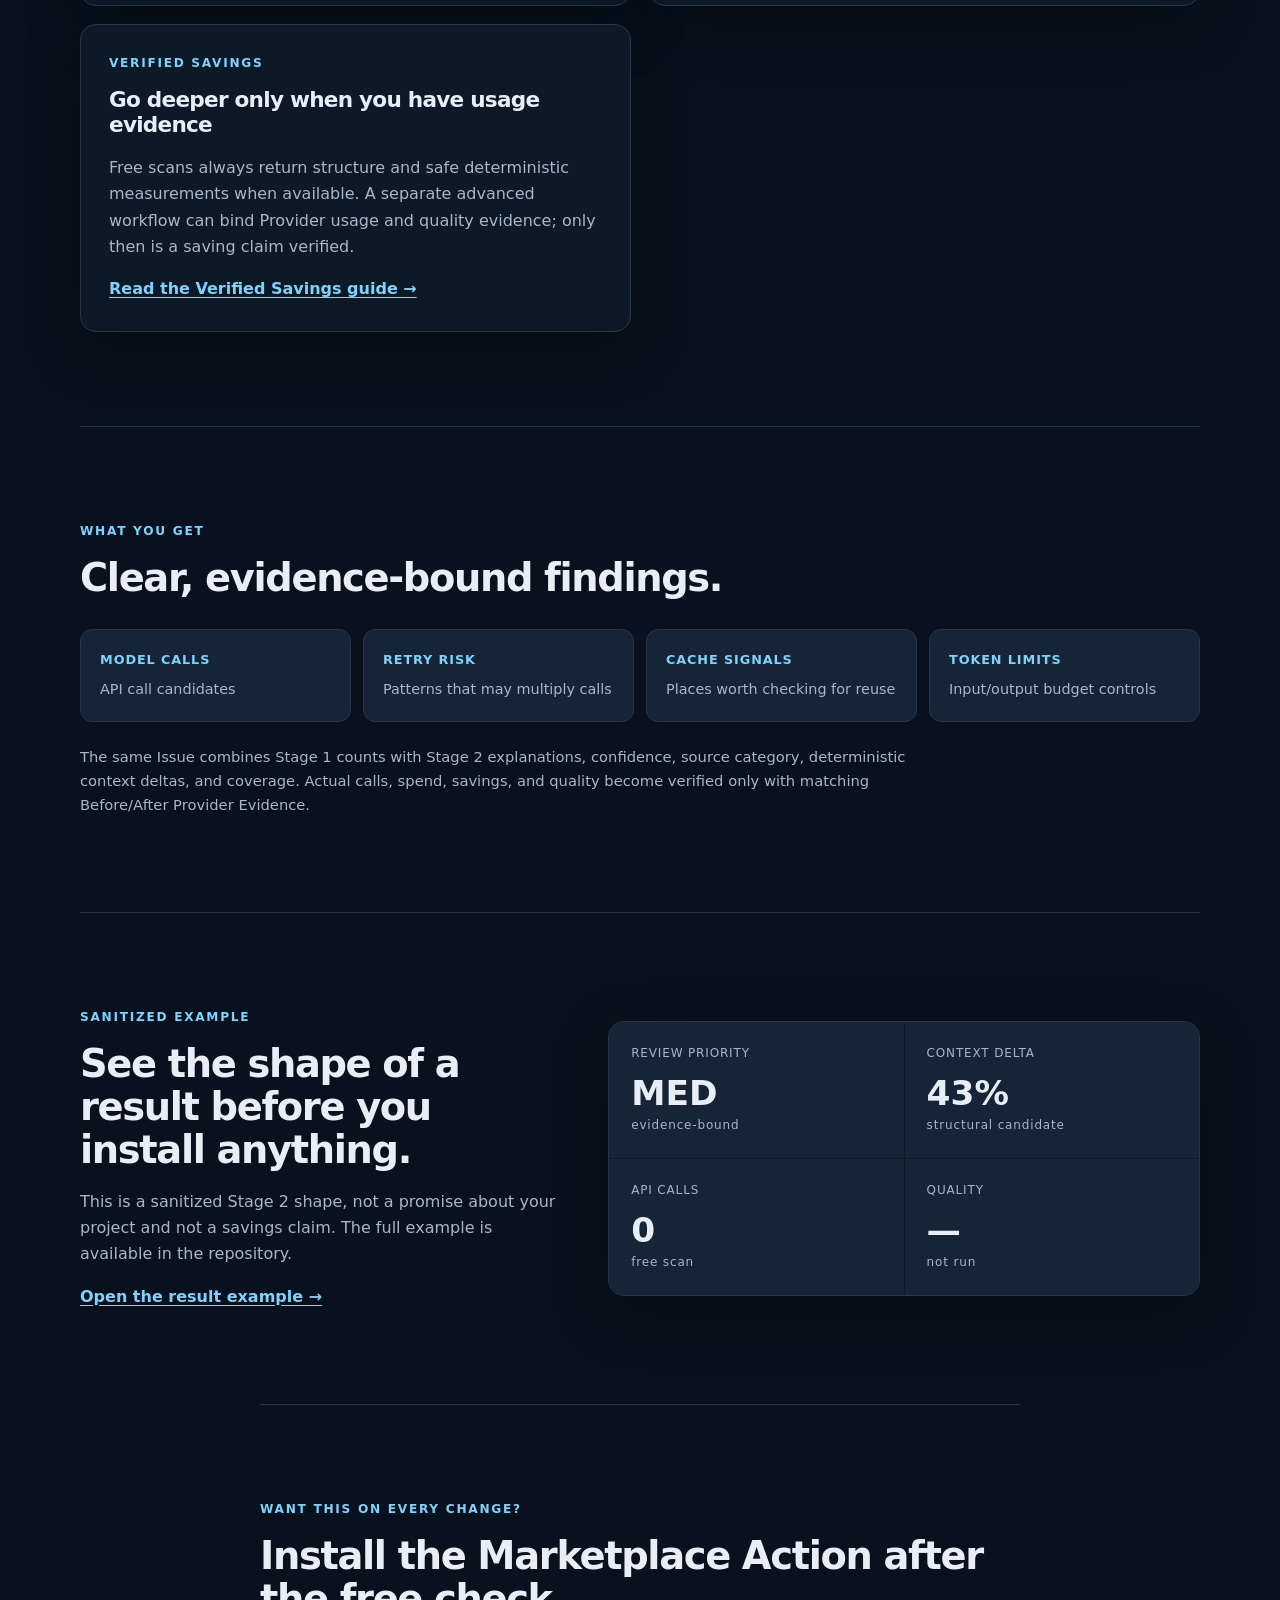
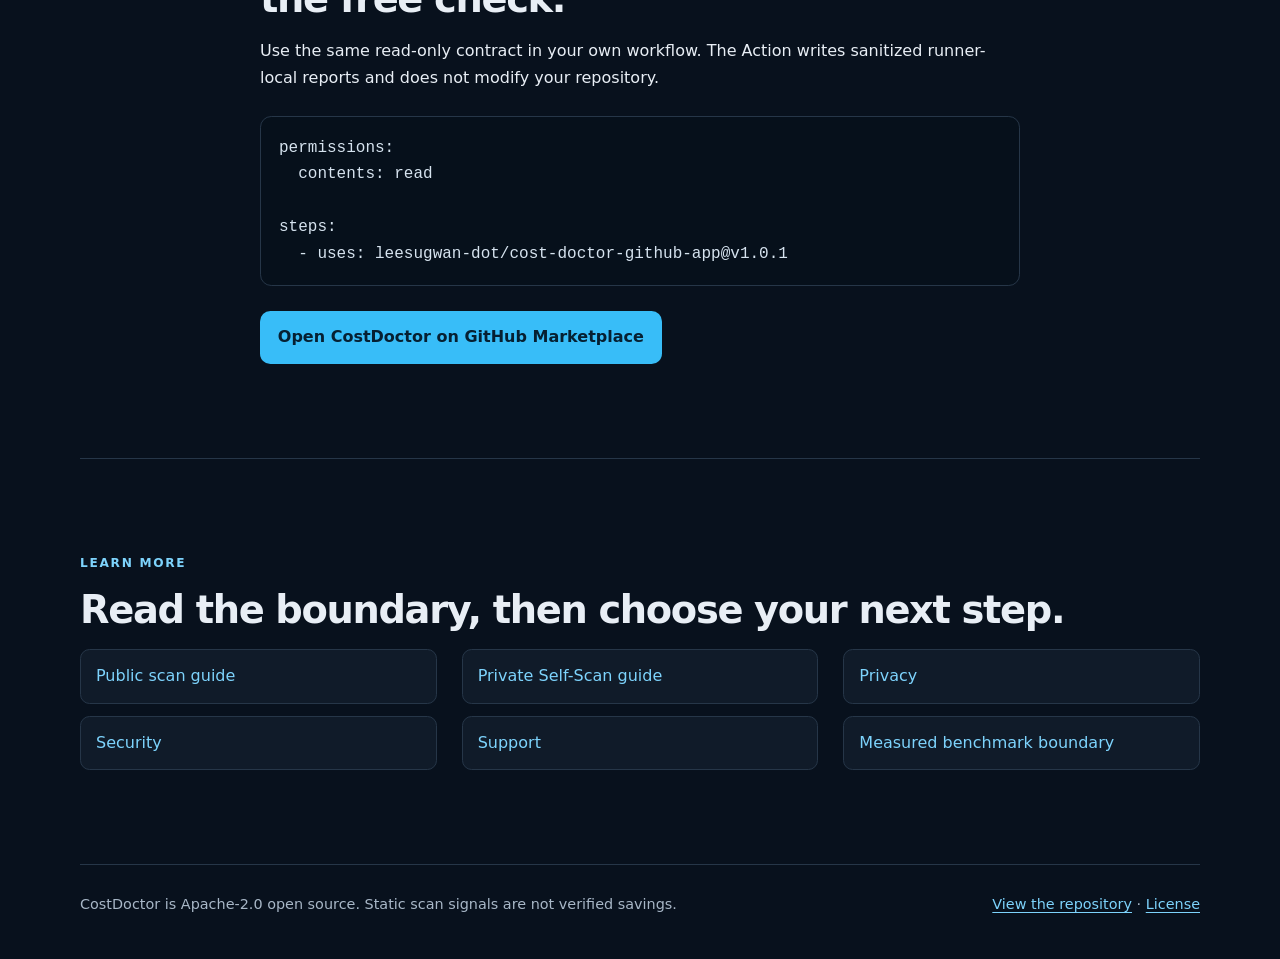
==== commit cfe7136a: "Add productized Quick Scan and privacy-safe usage evidence" ====
--- a/docs/index.html
+++ b/docs/index.html
@@ -4,6 +4,14 @@
   <meta charset="utf-8">
   <meta name="viewport" content="width=device-width, initial-scale=1">
   <meta name="description" content="CostDoctor is a free, read-only GitHub review that diagnoses AI and LLM cost-waste structure and measures safe deterministic opportunities.">
+  <link rel="canonical" href="https://leesugwan-dot.github.io/cost-doctor-github-app/">
+  <meta property="og:type" content="website">
+  <meta property="og:title" content="CostDoctor — Free AI/LLM cost review for GitHub">
+  <meta property="og:description" content="Paste one public GitHub URL and receive a safe, evidence-bound cost diagnosis.">
+  <meta property="og:url" content="https://leesugwan-dot.github.io/cost-doctor-github-app/">
+  <meta name="twitter:card" content="summary">
+  <meta name="twitter:title" content="CostDoctor — Free AI/LLM cost review for GitHub">
+  <meta name="twitter:description" content="Read-only, no API key, no code execution.">
   <title>CostDoctor — Free AI/LLM API cost review</title>
   <link rel="stylesheet" href="styles.css">
 </head>
@@ -23,8 +31,20 @@
         <h1>Find and measure AI/LLM cost-waste structure.</h1>
         <p class="lede">Paste one public GitHub URL. CostDoctor runs a Static Precheck and an evidence-bound Stage 2 diagnosis without executing your code or calling a model.</p>
         <p class="lede-ko">한국어: GitHub 프로젝트의 AI/LLM API 비용 낭비 신호를 무료로 확인합니다.</p>
+        <form id="quick-scan" class="quick-scan" data-quick-scan-form aria-label="Start a free public scan">
+          <label for="repository-url">Public GitHub repository URL</label>
+          <div class="quick-scan-row">
+            <input id="repository-url" data-repository-url name="repository_url" type="url" inputmode="url" autocomplete="url" maxlength="2048" placeholder="https://github.com/owner/repository" required>
+            <select data-result-language name="result_language" aria-label="Result language">
+              <option value="ko">한국어</option>
+              <option value="en">English</option>
+            </select>
+            <button class="button primary" type="submit">Start free scan</button>
+          </div>
+          <p class="quick-scan-status" data-quick-scan-status data-state="idle" aria-live="polite">One URL only. The trusted GitHub form confirms the public-scan notice before it starts.</p>
+        </form>
         <div class="actions" aria-label="Get started">
-          <a class="button primary" href="https://github.com/leesugwan-dot/cost-doctor-github-app/issues/new?template=public-scan.yml">Scan a public repository</a>
+          <a class="button secondary" href="https://github.com/leesugwan-dot/cost-doctor-github-app/issues/new?template=public-scan.yml">Open fallback Issue Form</a>
           <a class="button secondary" href="PRIVATE_REPO_SELF_SCAN.md">Private repository Self-Scan</a>
           <a class="text-link" href="https://github.com/marketplace/actions/costdoctor-repository-review">Install the GitHub Action →</a>
         </div>
@@ -50,8 +70,8 @@
         <article class="path-card">
           <p class="card-kicker">PUBLIC REPOSITORY</p>
           <h3>Paste one public GitHub URL</h3>
-          <p>Open the scan form, paste the URL, choose a language, and submit. The result is posted as a sanitized Issue comment.</p>
-          <a class="arrow-link" href="https://github.com/leesugwan-dot/cost-doctor-github-app/issues/new?template=public-scan.yml">Start the free scan →</a>
+          <p>The Quick Scan checks the address in your browser, then carries only the normalized owner/repository into the trusted GitHub form. The result is posted as one sanitized Issue comment.</p>
+          <a class="arrow-link" href="#quick-scan">Start the free scan →</a>
         </article>
         <article class="path-card">
           <p class="card-kicker">PRIVATE REPOSITORY</p>
@@ -125,5 +145,6 @@
     <p>CostDoctor is Apache-2.0 open source. Static scan signals are not verified savings.</p>
     <p><a href="https://github.com/leesugwan-dot/cost-doctor-github-app">View the repository</a> · <a href="https://github.com/leesugwan-dot/cost-doctor-github-app/blob/main/LICENSE">License</a></p>
   </footer>
+  <script src="quick-scan.js" defer></script>
 </body>
 </html>
--- a/docs/styles.css
+++ b/docs/styles.css
@@ -30,6 +30,14 @@
 .lede { color: #d6e3ef; font-size: 1.16rem; max-width: 690px; margin: 0 0 14px; }
 .lede-ko { color: var(--muted); max-width: 690px; margin: 0; }
 .actions { display: flex; flex-wrap: wrap; align-items: center; gap: 13px; margin-top: 30px; }
+.quick-scan { background: rgba(16, 27, 41, .76); border: 1px solid #31536c; border-radius: .9rem; margin-top: 30px; max-width: 840px; padding: 18px; }
+.quick-scan label { display: block; color: var(--muted); font-size: .86rem; font-weight: 700; margin-bottom: 8px; }
+.quick-scan-row { display: grid; grid-template-columns: minmax(0, 1fr) auto auto; gap: 10px; }
+.quick-scan input, .quick-scan select { background: #071321; border: 1px solid #44617b; border-radius: .55rem; color: var(--ink); font: inherit; min-height: 48px; padding: .68rem .8rem; }
+.quick-scan input:focus, .quick-scan select:focus, .quick-scan button:focus { outline: 3px solid var(--accent); outline-offset: 2px; }
+.quick-scan-status { color: var(--muted); font-size: .82rem; margin: 10px 0 0; }
+.quick-scan-status[data-state="failure"] { color: #fda4af; }
+.quick-scan-status[data-state="accepted"] { color: #86efac; }
 .button { border: 1px solid transparent; border-radius: .65rem; display: inline-block; font-weight: 720; padding: .78rem 1.05rem; text-decoration: none; }
 .button.primary { background: var(--accent-strong); color: #062032; }
 .button.primary:hover { background: #7dd3fc; color: #041a2a; }
@@ -71,6 +79,7 @@
   .hero-grid, .example { grid-template-columns: 1fr; gap: 36px; padding: 64px 0 74px; }
   .section { padding: 68px 0; }
   .path-grid, .signal-grid { grid-template-columns: 1fr; }
+  .quick-scan-row { grid-template-columns: 1fr; }
   .path-card p:not(.card-kicker) { min-height: 0; }
   .link-grid { grid-template-columns: 1fr 1fr; }
 }
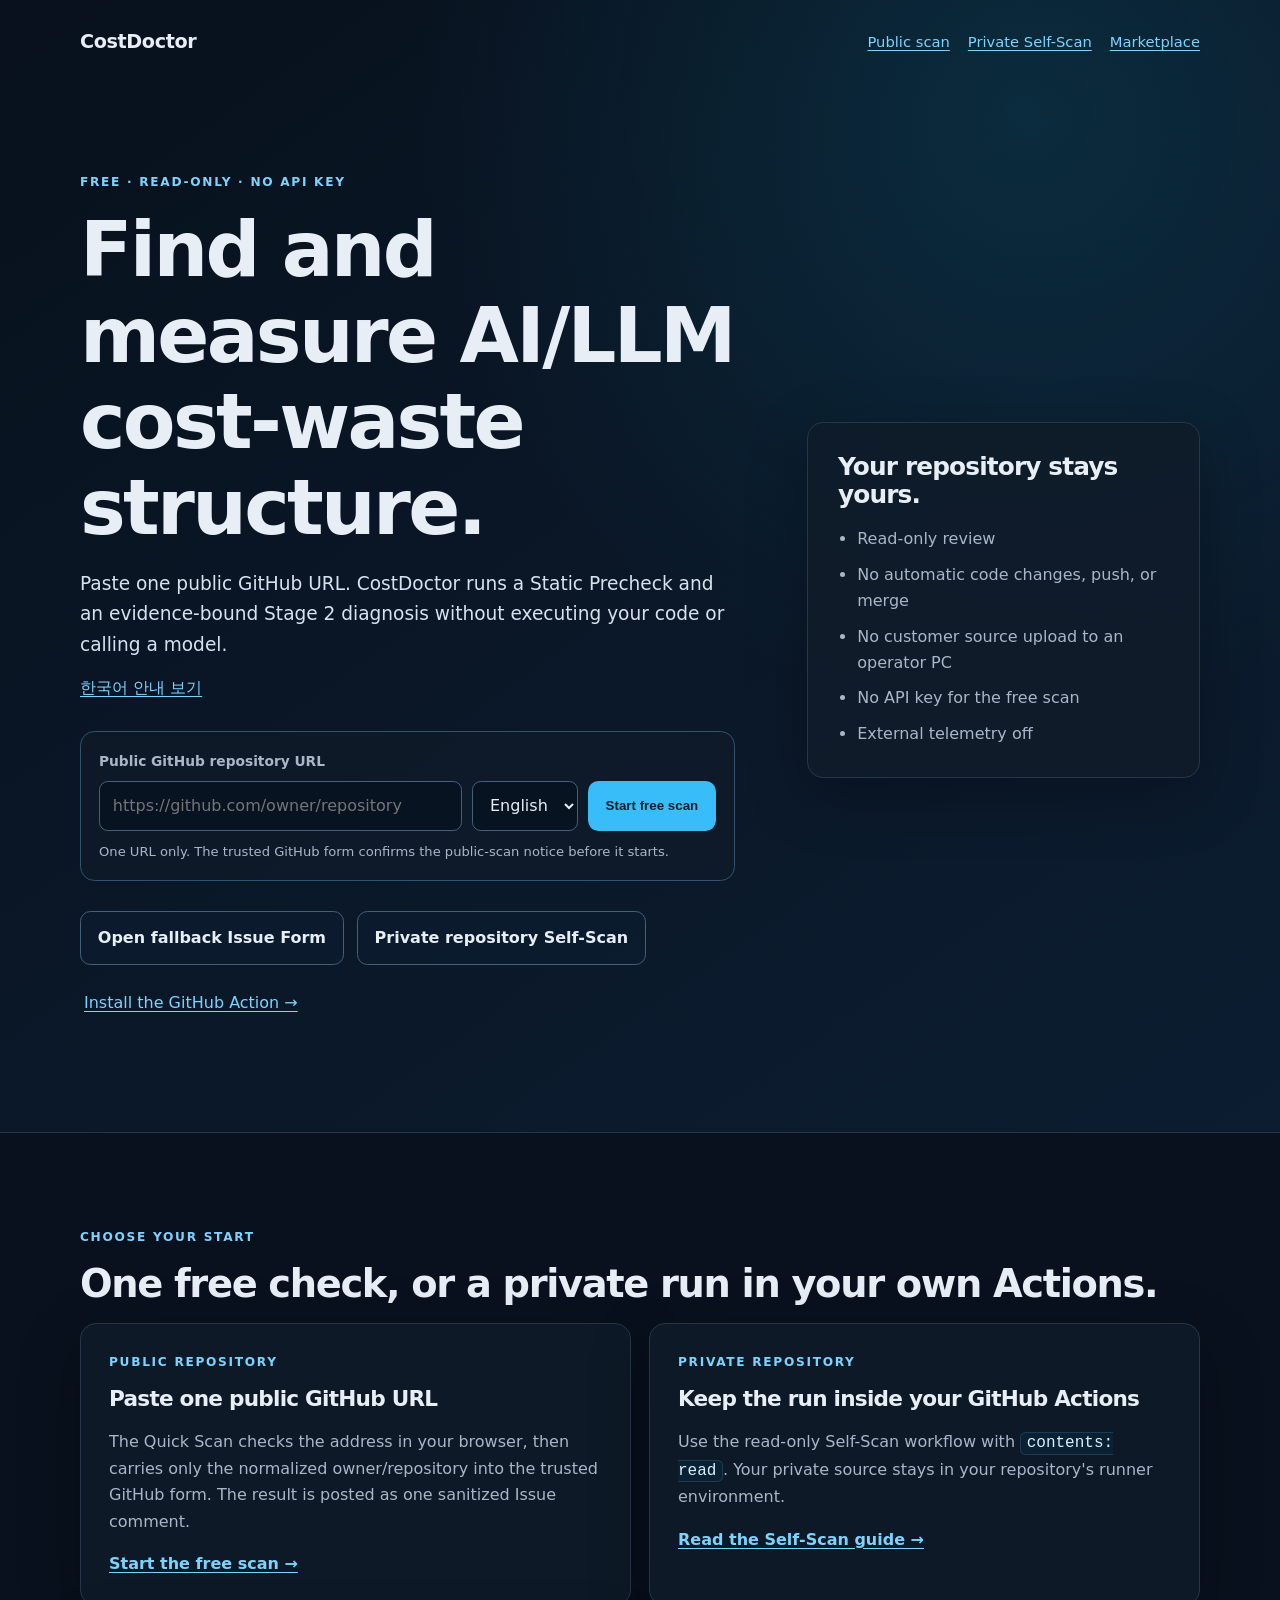
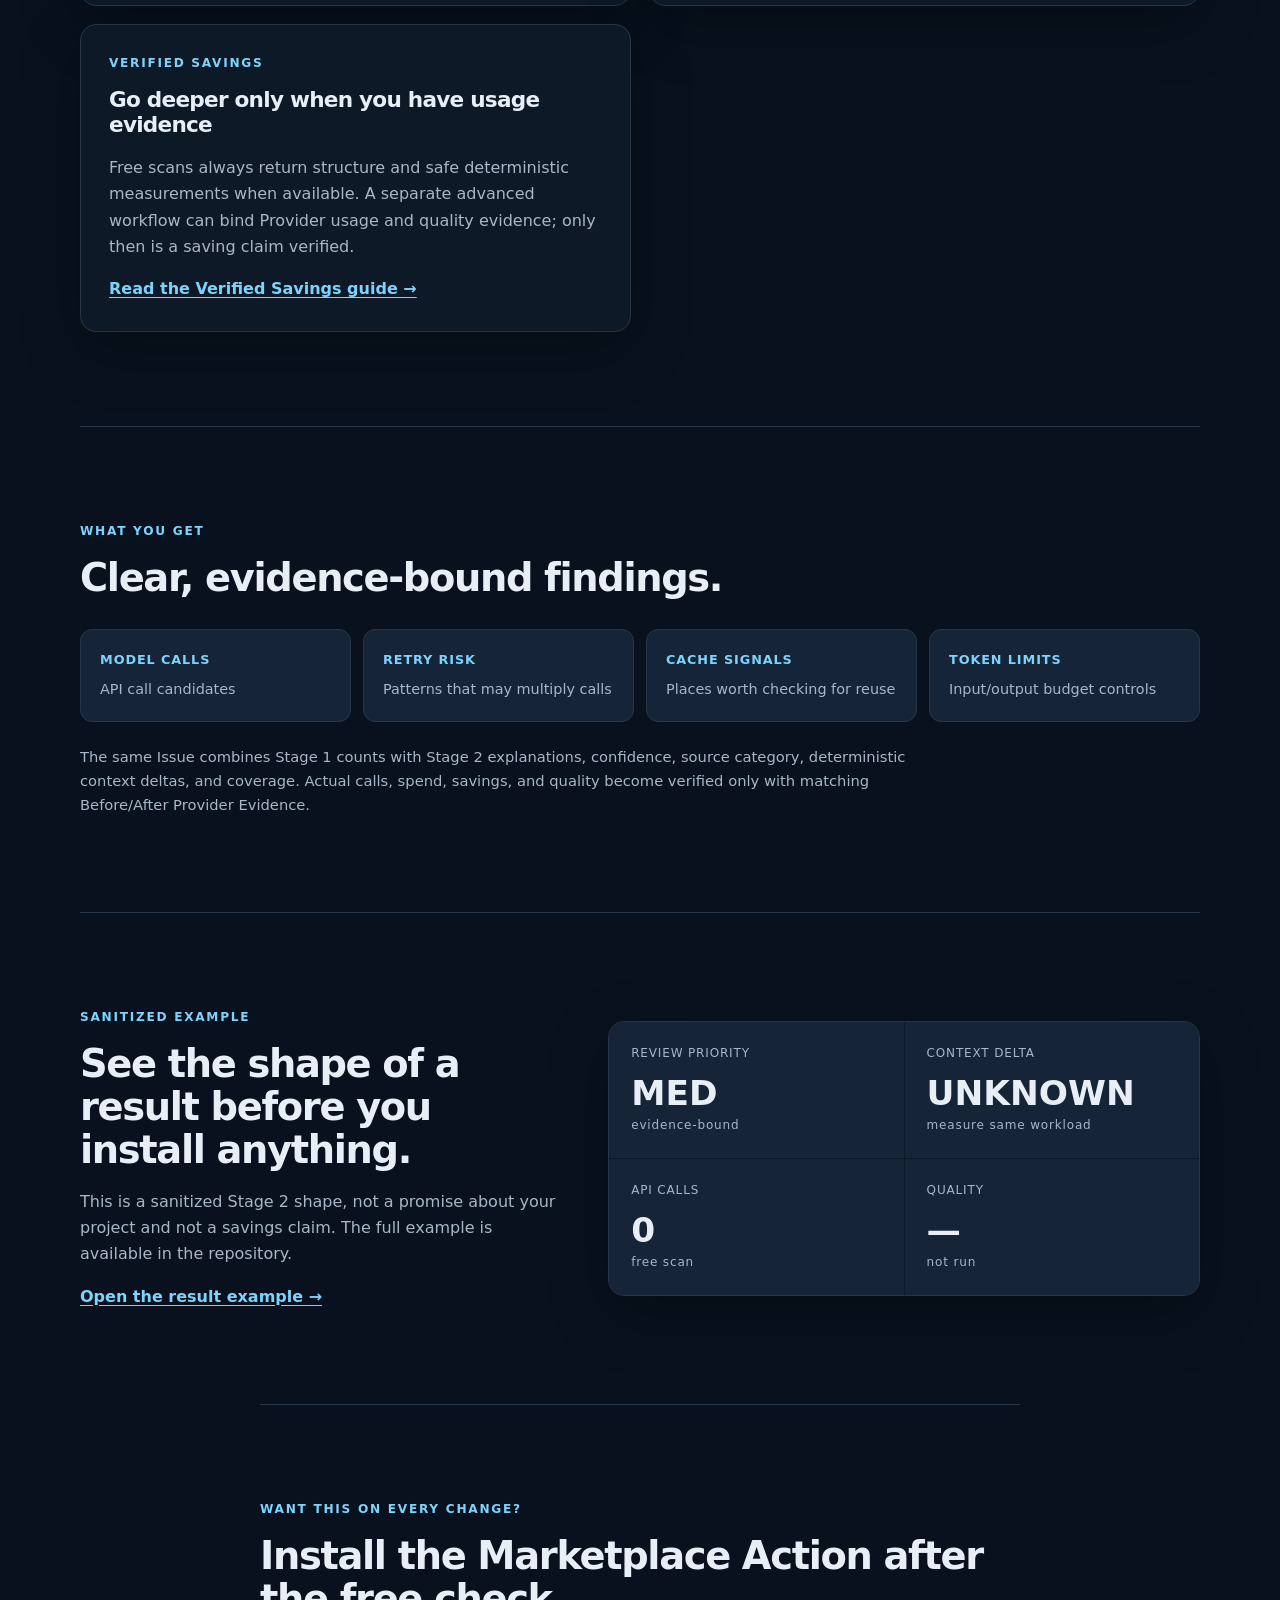
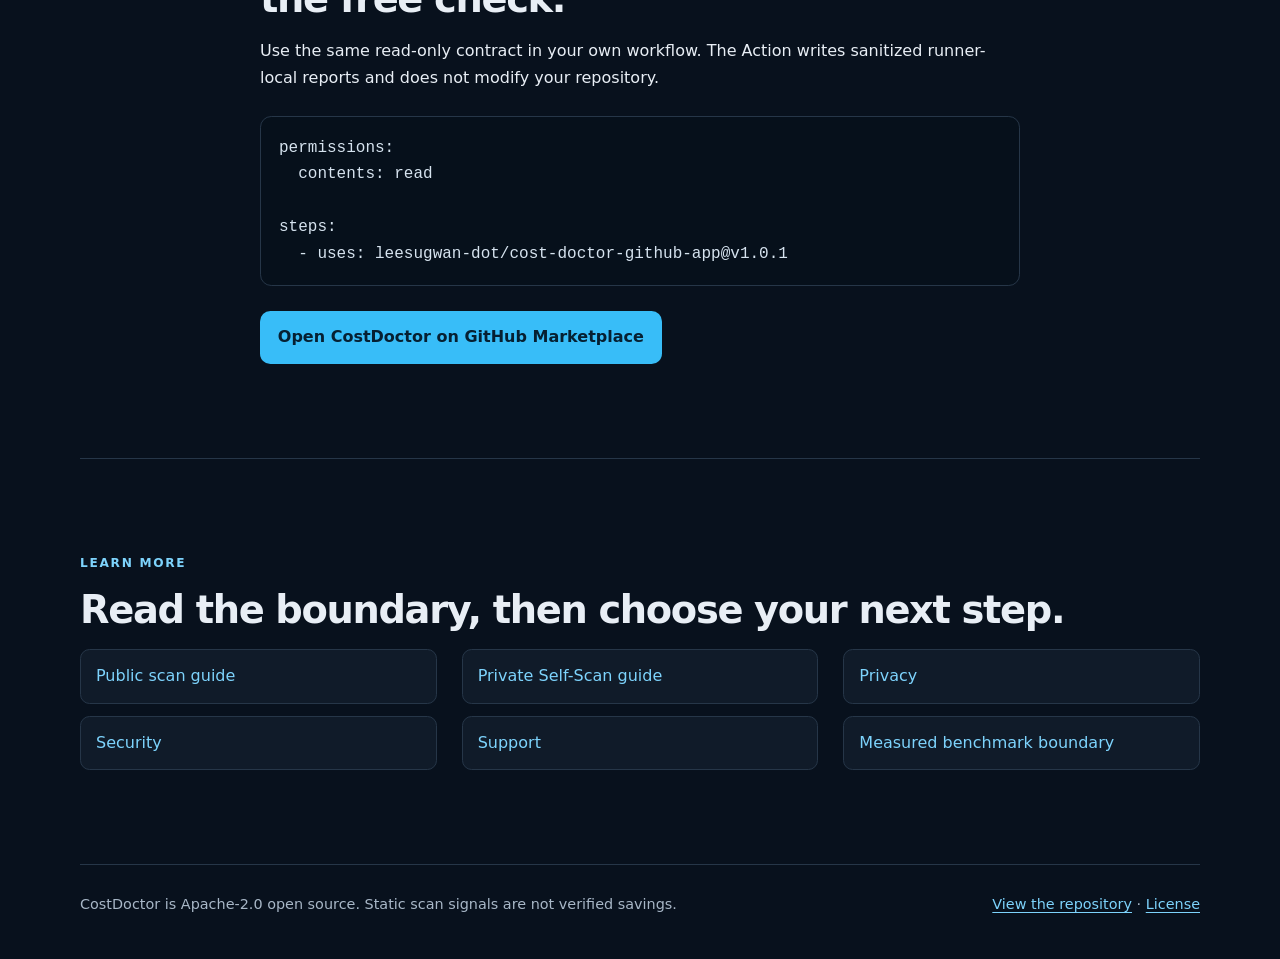
==== commit c9c6006d: "docs: make public scan English-first and globally discoverable" ====
--- a/docs/index.html
+++ b/docs/index.html
@@ -5,6 +5,9 @@
   <meta name="viewport" content="width=device-width, initial-scale=1">
   <meta name="description" content="CostDoctor is a free, read-only GitHub review that diagnoses AI and LLM cost-waste structure and measures safe deterministic opportunities.">
   <link rel="canonical" href="https://leesugwan-dot.github.io/cost-doctor-github-app/">
+  <link rel="alternate" hreflang="en" href="https://leesugwan-dot.github.io/cost-doctor-github-app/">
+  <link rel="alternate" hreflang="ko" href="https://leesugwan-dot.github.io/cost-doctor-github-app/ko/">
+  <link rel="alternate" hreflang="x-default" href="https://leesugwan-dot.github.io/cost-doctor-github-app/">
   <meta property="og:type" content="website">
   <meta property="og:title" content="CostDoctor — Free AI/LLM cost review for GitHub">
   <meta property="og:description" content="Paste one public GitHub URL and receive a safe, evidence-bound cost diagnosis.">
@@ -12,6 +15,19 @@
   <meta name="twitter:card" content="summary">
   <meta name="twitter:title" content="CostDoctor — Free AI/LLM cost review for GitHub">
   <meta name="twitter:description" content="Read-only, no API key, no code execution.">
+  <meta property="og:image" content="https://leesugwan-dot.github.io/cost-doctor-github-app/social-preview.svg">
+  <meta name="twitter:image" content="https://leesugwan-dot.github.io/cost-doctor-github-app/social-preview.svg">
+  <script type="application/ld+json">
+  {
+    "@context": "https://schema.org",
+    "@type": "SoftwareApplication",
+    "name": "CostDoctor",
+    "applicationCategory": "DeveloperApplication",
+    "operatingSystem": "GitHub Actions",
+    "url": "https://leesugwan-dot.github.io/cost-doctor-github-app/",
+    "description": "Free, read-only AI and LLM cost review for public GitHub repositories."
+  }
+  </script>
   <title>CostDoctor — Free AI/LLM API cost review</title>
   <link rel="stylesheet" href="styles.css">
 </head>
@@ -30,14 +46,14 @@
         <p class="eyebrow">FREE · READ-ONLY · NO API KEY</p>
         <h1>Find and measure AI/LLM cost-waste structure.</h1>
         <p class="lede">Paste one public GitHub URL. CostDoctor runs a Static Precheck and an evidence-bound Stage 2 diagnosis without executing your code or calling a model.</p>
-        <p class="lede-ko">한국어: GitHub 프로젝트의 AI/LLM API 비용 낭비 신호를 무료로 확인합니다.</p>
+        <p class="lede-ko"><a href="ko/">한국어 안내 보기</a></p>
         <form id="quick-scan" class="quick-scan" data-quick-scan-form aria-label="Start a free public scan">
           <label for="repository-url">Public GitHub repository URL</label>
           <div class="quick-scan-row">
             <input id="repository-url" data-repository-url name="repository_url" type="url" inputmode="url" autocomplete="url" maxlength="2048" placeholder="https://github.com/owner/repository" required>
             <select data-result-language name="result_language" aria-label="Result language">
+              <option value="en">English</option>
               <option value="ko">한국어</option>
-              <option value="en">English</option>
             </select>
             <button class="button primary" type="submit">Start free scan</button>
           </div>
@@ -109,7 +125,7 @@
       </div>
       <div class="result-card" role="img" aria-label="Sanitized Stage 2 example showing priority, measured context delta, and safety">
         <div><span>REVIEW PRIORITY</span><b>MED</b><small>evidence-bound</small></div>
-        <div><span>CONTEXT DELTA</span><b>43%</b><small>structural candidate</small></div>
+        <div><span>CONTEXT DELTA</span><b>UNKNOWN</b><small>measure same workload</small></div>
         <div><span>API CALLS</span><b>0</b><small>free scan</small></div>
         <div><span>QUALITY</span><b>—</b><small>not run</small></div>
       </div>
